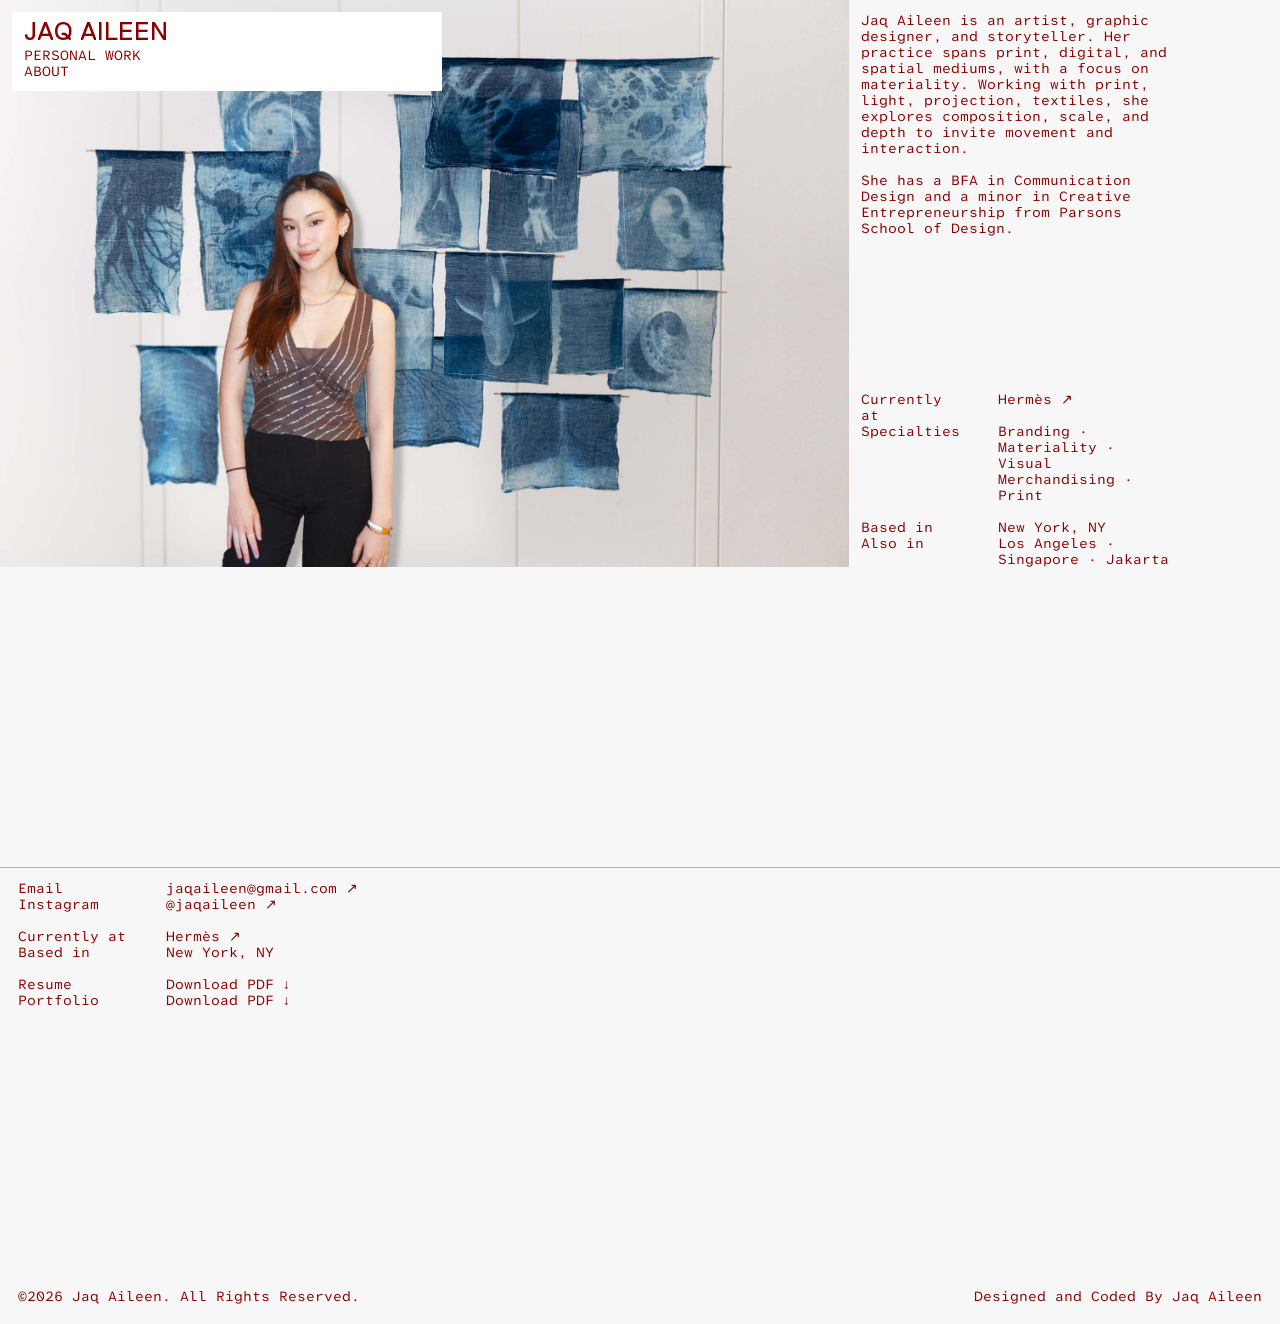
==== about.html @ ad952e38 "about final" ====
<!DOCTYPE html>
<html lang="en">

<head>
    <meta charset="utf-8">
    <meta name="viewport" content="width=device-width, initial-scale=1, maximum-scale=5">
    <link rel="preconnect" href="https://fonts.googleapis.com">
    <link rel="preconnect" href="https://fonts.gstatic.com" crossorigin>
    <script src="./script.js" async=""></script>
    <link
        href="https://fonts.googleapis.com/css2?family=Atkinson+Hyperlegible+Mono:ital,wght@0,200..800;1,200..800&family=Atkinson+Hyperlegible:ital,wght@0,400;0,700;1,400;1,700&display=swap"
        rel="stylesheet">
    <link rel="stylesheet" href="./css/0f7dc2a64ae3cc79.css" data-precedence="next">
    <link rel="stylesheet" href="./css/04594faf55a2feed.css" data-precedence="next">
    <link rel="stylesheet" href="./css/806a931c73dc2719.css" data-precedence="next">
    <link rel="stylesheet" href="./css/6ca730bbd51e96d1.css" data-precedence="next">
    <canvas id="cursor-trail-canvas"
        style="position:fixed; inset:0; width:100%; height:100%; pointer-events:none; z-index:9999;"></canvas>
    <link rel="icon" type="image/png" sizes="64x64" href="./images/favicon-64.png">
    <title>ABOUT — JAQ AILEEN</title>
    <style>
        .about-grid {
            display: grid;
            grid-template-columns: repeat(12, 1fr);
            gap: 12px;
        }

        .about-hero {
            grid-column: 1 / 9;
        }

        @media (max-width:1024px){
            .about-hero {
            padding-top: 78px;
            padding-left: 12px;
            padding-right: 12px;
            }
        }

        .about-hero img {
            width: 100%;
            height: auto;
            display: block;
        }

        .about-side {
            grid-column: 9 / 12;
            display: flex;
            padding-top: 12px;
            flex-direction: column;
            justify-content: space-between;
        }

        .about-bio {
            color: var(--red);
        }

        .about-info {
            color: var(--red);
        }

        .about-info dl {
            gap: 0 var(--gutter);
            display: grid;
            grid-template-columns: 95px 1fr;
        }

        .about-info dt {
            color: var(--red);
        }

        .about-info dd {
            margin: 0;
        }

        @media (max-width: 1024px) {
            .about-grid {
                grid-template-columns: 1fr;
            }

            .about-hero {
                grid-column: 1 / -1;
            }

            .about-side {
                grid-column: 1 / -1;
                gap: 40px;
                padding: 16px;
            }
        }

        .about-decorator {
            border-top: 1px solid var(--pink);
            padding-bottom: 20px;
        }
    </style>
</head>

<body>
    <div id="cursor-dot"></div>
    <div hidden=""><!--$--><!--/$--></div>
    <div class="LayoutDefault-module-scss-module__0-pwYa__container">
        <header class="HeaderLayout-module-scss-module__x_kloq__container">
            <div class="HeaderLayout-module-scss-module__x_kloq__logo">
                <a class="common-link" href="./index.html">
                    <span>JAQ AILEEN</span>
                </a>
            </div>
            <nav class="HeaderLayout-module-scss-module__x_kloq__menu"><a
                    class="common-link HeaderLayout-module-scss-module__x_kloq__button"
                    href="./projects.html"><span>PERSONAL WORK</span></a>
                <div
                    class="HeaderLayout-module-scss-module__x_kloq__submenu TransitionHeight-module-scss-module__KEdKMW__container">
                    <a class="common-link HeaderLayout-module-scss-module__x_kloq__link"
                        href="./projects.html"><span>All</span></a>
                    <div class="HeaderLayout-module-scss-module__x_kloq__links"><a
                            class="common-link HeaderLayout-module-scss-module__x_kloq__link"
                            href="./bodiesofwater1.html"><span>BODIES OF WATER (1/2)
                                <br>Installation, 2026<div class="HeaderLayout-module-scss-module__x_kloq__thumbnail">
                                    <img src="./images/install-detail-h.jpg" alt="" width="1601" height="2400"
                                        class="CommonImage-module-scss-module__qaK7rG__image" style="aspect-ratio:1">
                                </div></span></a><a class="common-link HeaderLayout-module-scss-module__x_kloq__link"
                            href="./bodiesofwater2.html"><span>BODIES OF WATER (2/2)<br>Artist Book, 2026<div
                                    class="HeaderLayout-module-scss-module__x_kloq__thumbnail"><img
                                        src="./images/cubes-cover.jpg" alt="" width="1601" height="2400"
                                        class="CommonImage-module-scss-module__qaK7rG__image" style="aspect-ratio:1">
                                </div></span></a><a class="common-link HeaderLayout-module-scss-module__x_kloq__link"
                            href="./theweaving.html"><span>THE WEAVING <br> Card Game, 2025
                                <div class="HeaderLayout-module-scss-module__x_kloq__thumbnail"><img
                                        src="./images/theweaving-cover.jpg" alt="" width="1601" height="2400"
                                        class="CommonImage-module-scss-module__qaK7RG__image" style="aspect-ratio:1">
                                </div>
                            </span></a><a class="common-link HeaderLayout-module-scss-module__x_kloq__link"
                            href="./theshapeof.html"><span>THE SHAPE OF WATER <br> Artist Book, 2025<div
                                    class="HeaderLayout-module-scss-module__x_kloq__thumbnail"><img
                                        src="./images/shapeof-cover.jpg" alt="" width="1601" height="2400"
                                        class="CommonImage-module-scss-module__qaK7rG__image" style="aspect-ratio:1">
                                </div></span></a><a class="common-link HeaderLayout-module-scss-module__x_kloq__link"
                            href="./bumi1.html"><span>BUMI (1/2)
                                <br>Branding Guideline, 2025<div
                                    class="HeaderLayout-module-scss-module__x_kloq__thumbnail"><img
                                        src="./images/bumi-logo.jpg" alt="" width="1601" height="2400"
                                        class="CommonImage-module-scss-module__qaK7rG__image" style="aspect-ratio:1">
                                </div></span></a><a class="common-link HeaderLayout-module-scss-module__x_kloq__link"
                            href="./bumi2.html"><span>BUMI (2/2)<br>Web Design, 2025<div
                                    class="HeaderLayout-module-scss-module__x_kloq__thumbnail"><img
                                        src="./images/bumi-home.jpg" alt="" width="1601" height="2400"
                                        class="CommonImage-module-scss-module__qaK7rG__image" style="aspect-ratio:1">
                                </div></span></a><a class="common-link HeaderLayout-module-scss-module__x_kloq__link"
                            href="./alacart.html"><span>A LA CART<br>Artist Book, 2024
                                <div class="HeaderLayout-module-scss-module__x_kloq__thumbnail"><img
                                        src="./images/alacart-cover.jpg" alt="" width="1601" height="2400"
                                        class="CommonImage-module-scss-module__qaK7rG__image" style="aspect-ratio:1">
                                </div>
                            </span></a><a class="common-link HeaderLayout-module-scss-module__x_kloq__more"
                            href="./projects.html"><span>View All</span></a></div>
                </div>
            </nav>
            <nav class="HeaderLayout-module-scss-module__x_kloq__menu"><a
                    class="common-link HeaderLayout-module-scss-module__x_kloq__button"
                    href="./about.html"><span>ABOUT</span></a>
            </nav>
        </header>

        <main>
            <div class="about-grid">
                <div class="about-hero">
                    <img src="./images/artist-picture.jpg" alt="Jaq Aileen" width="2400" height="1601">
                </div>
                <div class="about-side">
                    <div class="about-bio">
                        <p>Jaq Aileen is an artist, graphic designer, and storyteller. Her practice spans print,
                            digital, and spatial mediums, with a focus on materiality. Working with print, light,
                            projection, textiles, she explores composition, scale, and depth to invite movement and
                            interaction.</p>
                            <br>
                        <p>She has a BFA in Communication Design and a minor in Creative Entrepreneurship from Parsons
                            School of Design.</p>
                    </div>

                    <div class="about-info">
                        <dl>
                            <dt>Currently at</dt>
                            <dd>Hermès ↗</dd>
                            
                            <dt>Specialties</dt>
                            <dd>Branding · Materiality · Visual Merchandising · Print<br> <br></dd>
                            <dt>Based in</dt>
                            <dd>New York, NY</dd>
                            <dt>Also in</dt>
                            <dd>Los Angeles · Singapore · Jakarta</dd>
                        </dl>
                    </div>
                </div>
            </div>

        </main>

        <footer class="FooterLayout-module-scss-module__Xbw8wq__container">
            <div class="FooterLayout-module-scss-module__Xbw8wq__decorator">
                <div class="FooterLayout-module-scss-module__Xbw8wq__inner">
                    <div class="HomeLanding-module-scss-module__LwAsna__introduction">
                        <div class="with-fancy">
                            <div class="SanityContentLabelLink-module-scss-module__25iyra__container">
                                <div>Email</div><span class="sanity-link__container"><a href="mailto:jaqaileen@gmail.com"
                                        target="_blank" rel="noopener noreferrer"
                                        class="common-link sanity-link"><span>jaqaileen@gmail.com ↗</span></a></span>
                            </div>
                            <div class="SanityContentLabelLink-module-scss-module__25iyra__container">
                                <div>Instagram</div><span class="sanity-link__container"><a
                                        href="https://instagram.com/jaqaileen" target="_blank" rel="noopener noreferrer"
                                        class="common-link sanity-link"><span>@jaqaileen ↗</span></a></span>
                            </div>
                            <br>
                            <div class="SanityContentLabelLink-module-scss-module__25iyra__container">
                                <div>Currently at</div><span class="sanity-link__container"><a
                                        href="https://instagram.com/jaqaileen" target="_blank" rel="noopener noreferrer"
                                        class="common-link sanity-link"><span>Hermès ↗</span></a></span>
                            </div>
                            <div class="SanityContentLabelLink-module-scss-module__25iyra__container">
                                <div>Based in</div><span class="sanity-link__container"><a rel="noopener noreferrer"
                                        class="common-link sanity-link"><span>New York, NY</span></a></span>
                            </div>
                            <br>
                            <div class="SanityContentLabelLink-module-scss-module__25iyra__container">
                                <div>Resume</div><span class="sanity-link__container"><a
                                        href="https://instagram.com/jaqaileen" target="_blank" rel="noopener noreferrer"
                                        class="common-link sanity-link"><span>Download PDF ↓</span></a></span>
                            </div>
                            <div class="SanityContentLabelLink-module-scss-module__25iyra__container">
                                <div>Portfolio</div><span class="sanity-link__container"><a rel="noopener noreferrer"
                                        class="common-link sanity-link"><span>Download PDF ↓</span></a></span>
                            </div>
                        </div>
                    </div>
                </div>
            </div>
            <div class="FooterLayout-module-scss-module__Xbw8wq__bottom">
                <div class="FooterLayout-module-scss-module__Xbw8wq__copyright2">©2026 Jaq Aileen. All Rights
                    Reserved.</div>
                <div class="FooterLayout-module-scss-module__Xbw8wq__credits"><a target="_blank"
                        rel="noopener noreferrer" class="common-link"><span>Designed and Coded By
                            Jaq Aileen</span></a>
                </div>
            </div>
        </footer>
    </div>
    <script src="./script.js"></script>
</body>

</html>
---- css/0f7dc2a64ae3cc79.css ----
@custom-media --pointer-fine (pointer: fine);
@custom-media --tablet-up (min-width: 1024px);
@custom-media --tablet-down (max-width: 1024px);
@custom-media --phone-up (min-width: 440px);
@custom-media --phone-down (max-width: 440px);

:where(:not(html, iframe, canvas, img, svg, video, audio):not(svg *, symbol *)) {
    all: unset;
    display: revert
}
/* *{cursor: none;} */

*,
:before,
:after {
    box-sizing: border-box
}

a,
button {
    cursor: revert
}

ol,
ul,
menu {
    list-style: none
}

img {
    max-block-size: 100%;
    max-inline-size: 100%
}

table {
    border-collapse: collapse
}

input,
textarea {
    -webkit-user-select: auto
}

textarea {
    white-space: revert
}

meter {
    appearance: revert
}

:where(pre) {
    all: revert
}

::placeholder {
    color: unset
}

::marker {
    content: initial
}

:where([hidden]) {
    display: none
}

:where([contenteditable]:not([contenteditable=false])) {
    -moz-user-modify: read-write;
    -webkit-user-modify: read-write;
    overflow-wrap: break-word;
    -webkit-line-break: after-white-space;
    -webkit-user-select: auto;
}

:where([draggable=true]) {
    -webkit-user-drag: element;
}

:where(dialog:modal) {
    all: revert;
}

@font-face {
    font-family: "Replica Regular";
    src: url("/fonts/replica-regular.ttf") format("truetype");
    font-weight: 400;
    font-style: normal;
}

@font-face {
    font-family: "Atkinson Hyperlegible Mono", sans-serif;
    font-optical-sizing: auto;
    font-weight: 102;
    font-style: normal;
}

:root {
    --red: #8B0000;
    --pink: #DD9CAA;
    --black: #8B0000;
    --white: #fff;
    --off-white: #f7f7f7;
    --light-grey: #DD9CAA;
    --foreground: var(--black);
    --background: var(--off-white);
    --font-family-sans: "Replica Regular", sans-serif;
    --font-family-mono: "Atkinson Hyperlegible Mono", sans-serif;
    --font-family-heading: var(--font-family-sans);
    --font-family-body: var(--font-family-mono);
    --font-size: 14rem;
    --line-height: 16rem;
    --font-size-heading: 24rem;
    --font-weight-heading: 400;
    --line-height-heading: 1.4;
    --font-size-body-emphasis: 18rem;
    --font-weight-body-emphasis: 500;
    --line-height-body-emphasis: .87;
    --spacing-2: 2px;
    --spacing-4: 4px;
    --spacing-8: 8px;
    --spacing-16: 16px;
    --spacing-24: 24px;
    --spacing-32: 32px;
    --spacing-40: 40px;
    --spacing-64: 64px;
    --spacing-80: 80px;
    --spacing-200: 200px;
    --page-top: 140px;
    --scroll-inset: 16px;
    --inset: 18px;
    --gutter: 42px;
    --columns: 24;
    --column: calc((1/var(--columns))*(100svw - (var(--inset)*2) - var(--scroll-inset) - ((var(--columns) - 1)*var(--gutter))) + var(--gutter))
}

@media (max-width:1024px) {
    :root {
        --columns: 6;
        --letter-spacing: 0em;
        --inset: 12px;
        --font-size: 10.8rem;
        --line-height: 14rem;
        --font-size-body-emphasis: 16rem
    }
}

html {
    background-color: var(--background);
    -webkit-font-smoothing: antialiased;
    -moz-osx-font-smoothing: grayscale;
    text-rendering: optimizeLegibility;
    font-smooth: antialiased;
    font-size: 1px
}

body {
    color: var(--foreground);
    font-size: var(--font-size);
    line-height: var(--line-height);
    letter-spacing: var(--letter-spacing);
    font-family: var(--font-family-mono);
    overflow-x: hidden;
    max-width: 100%;
    margin: 0;
    padding: 0;
}

body ::selection {
    color: var(--red);
    background: #fc0
}

.content>:not(h2) {
    text-transform: none;
    letter-spacing: var(--letter-spacing-uncondensed);
    line-height: 1.18em;
    font-family: var(--font-family-uncondensed)
}

.content>h2+:not(h2) {
    padding-top: 4px
}

.content>:not(h2)+h2 {
    padding-top: 16px
}

.content>:not(h2)+:not(h2) {
    padding-top: 8px
}

.content em {
    font-size: var(--font-size-body-emphasis);
    font-weight: var(--font-weight-body-emphasis);
    letter-spacing: var(--letter-spacing-body-emphasis);
    font-family: var(--font-family-serif);
    text-transform: none
}

.content ul {
    list-style: inside
}

.uncondensed {
    letter-spacing: var(--letter-spacing-uncondensed);
    font-family: var(--font-family-uncondensed)
}

.with-uncondensed :not(h2) {
    text-transform: none;
    letter-spacing: var(--letter-spacing-uncondensed);
    font-family: var(--font-family-uncondensed)
}

.with-fancy em,

.fancy {
    font-size: var(--font-size-body-emphasis);
    font-weight: var(--font-weight-body-emphasis);
    letter-spacing: var(--letter-spacing-body-emphasis);
    font-family: var(--font-family-serif);
    text-transform: none
}

@custom-media --pointer-fine (pointer: fine);
@custom-media --tablet-up (min-width: 1024px);
@custom-media --tablet-down (max-width: 1024px);
@custom-media --phone-up (min-width: 440px);
@custom-media --phone-down (max-width: 440px);


@custom-media --pointer-fine (pointer: fine);
@custom-media --tablet-up (min-width: 1024px);
@custom-media --tablet-down (max-width: 1024px);
@custom-media --phone-up (min-width: 440px);
@custom-media --phone-down (max-width: 440px);

.HeaderLayout-module-scss-module__x_kloq__container {
    z-index: 100;
    top: 12px;
    left: 12px;
    right: 24px;
    background-color: var(--white);
    position: fixed;
    padding: 12px;
    margin-right: 12px;
}

@media (min-width:1024px) {
    .HeaderLayout-module-scss-module__x_kloq__container {
        width: 430px;
        color: var(--red);
        flex-direction: column;
        display: flex;
    }
}

@media (max-width: 1023px) {
    .HeaderLayout-module-scss-module__x_kloq__container {
        width: calc(100% - 24px);
        box-sizing: border-box;
        display: grid;
        grid-template-columns: 1fr auto;
    }

    .HeaderLayout-module-scss-module__x_kloq__logo {
        grid-column: 1 / -1;
        grid-row: 1;
    }

    /* Nav has display:contents (see block below), so target children directly */
    .HeaderLayout-module-scss-module__x_kloq__menu:first-of-type > .HeaderLayout-module-scss-module__x_kloq__button {
        grid-row: 2;
        grid-column: 1;
        /* padding: 12px; */
        white-space: nowrap;
        align-self: start;
    }

    .HeaderLayout-module-scss-module__x_kloq__menu:last-of-type > .HeaderLayout-module-scss-module__x_kloq__button {
        grid-row: 2;
        grid-column: 2;
        /* padding: 12px; */
        white-space: nowrap;
        align-self: start;
        text-align: right;
    }

    .HeaderLayout-module-scss-module__x_kloq__submenu {
        display: none !important;
    }

    .HeaderLayout-module-scss-module__x_kloq__submenu.is-open {
        display: flex !important;
        flex-direction: column;
        grid-row: 3;
        grid-column: 1 / -1;
        background-color: var(--white);
        padding: 0 12px 8px;
    }

    .HeaderLayout-module-scss-module__x_kloq__thumbnail {
        display: none;
    }

    /* Reduce nav container padding on mobile */
    .HeaderLayout-module-scss-module__x_kloq__container {
        padding: 6px;
        padding-top: 10px;
    }

    /* Remove padding-left from submenu links on mobile */
    .HeaderLayout-module-scss-module__x_kloq__submenu .HeaderLayout-module-scss-module__x_kloq__links {
        padding-left: 0 !important;
    }
}


@media (min-width:1024px) {
    .HeaderLayout-module-scss-module__x_kloq__inner {
        flex-direction: column
    }

    .HeaderLayout-module-scss-module__x_kloq__inner.HeaderLayout-module-scss-module__x_kloq__ACTIVE .HeaderLayout-module-scss-module__x_kloq__button {
        color: var(--pink)
    }

    .HeaderLayout-module-scss-module__x_kloq__inner.HeaderLayout-module-scss-module__x_kloq__ACTIVE .HeaderLayout-module-scss-module__x_kloq__button.HeaderLayout-module-scss-module__x_kloq__ACTIVE {
        color: var(--foreground)
    }
}

@media (max-width:1024px) {
    .HeaderLayout-module-scss-module__x_kloq__inner {
        flex-wrap: wrap;
        justify-content: space-between;
    }

    .HeaderLayout-module-scss-module__x_kloq__button {
        color: var(--red);
    }
}

.HeaderLayout-module-scss-module__x_kloq__logo {
    font-family: "Replica Regular", sans-serif;
    font-size: 25rem;
    line-height: 15rem;
    color: var(--red);

}

.HeaderLayout-module-scss-module__x_kloq__logo {
    grid-column: 1/-1;
    width: 100%
}

@media (min-width:1024px) {
    .HeaderLayout-module-scss-module__x_kloq__logo {
        padding-bottom: 8px;
    }
}

@media (max-width:1024px) {
    .HeaderLayout-module-scss-module__x_kloq__logo {
        padding-bottom: 8px;
        font-size: 22rem;
    }

    .HeaderLayout-module-scss-module__x_kloq__menu {
        display: contents;
        padding: 12px;
    }
}

.HeaderLayout-module-scss-module__x_kloq__button {
    padding: 0;
    display: block
}

@media (min-width:1024px) {
    .HeaderLayout-module-scss-module__x_kloq__button {
        transition: all .3s cubic-bezier(.95, 0, 0, 1)
    }


    .HeaderLayout-module-scss-module__x_kloq__submenu {
        opacity: 0;
        pointer-events: none;
        height: 0;
        overflow: hidden;
        transition: opacity 0.3s ease;
    }

    .HeaderLayout-module-scss-module__x_kloq__menu:hover>.HeaderLayout-module-scss-module__x_kloq__submenu {
        opacity: 1;
        pointer-events: auto;
        height: auto;
        overflow: visible;
        display: grid;
    }
}

@media (max-width: 1024px) {
    .HeaderLayout-module-scss-module__x_kloq__menu:hover > .HeaderLayout-module-scss-module__x_kloq__submenu {
        opacity: 0;
        pointer-events: none;
        height: 0;
        display: none;
    }

    .HeaderLayout-module-scss-module__x_kloq__menu.is-open > .HeaderLayout-module-scss-module__x_kloq__submenu {
        opacity: 1;
        pointer-events: auto;
        height: auto;
        overflow: visible;
        display: grid !important;
    }
}


@media (min-width:1024px) {
    .HeaderLayout-module-scss-module__x_kloq__submenu {
        grid-template-columns: 60px 1fr;
    }
}

.HeaderLayout-module-scss-module__x_kloq__submenu:before {
    content: "";
    border-bottom: 1px solid var(--pink);
    width: 100%;
    padding-top: 4px;
    display: block;
    overflow: hidden;
}

@media (min-width:1024px) {
    .HeaderLayout-module-scss-module__x_kloq__submenu:before {
        grid-column: 1 / -1;
        margin-bottom: 4px
    }
}

.HeaderLayout-module-scss-module__x_kloq__submenu .HeaderLayout-module-scss-module__x_kloq__link {
    margin-bottom: 8px;
    text-transform: capitalize;
}

.HeaderLayout-module-scss-module__x_kloq__submenu:not(.HeaderLayout-module-scss-module__x_kloq__submenu.HeaderLayout-module-scss-module__x_kloq__submenuMenu) .HeaderLayout-module-scss-module__x_kloq__links {
    padding-bottom: 0px;
    padding-left: 30px;
}

.HeaderLayout-module-scss-module__x_kloq__submenu.HeaderLayout-module-scss-module__x_kloq__submenuMenu .HeaderLayout-module-scss-module__x_kloq__links {
    padding-left: 60px
}

.HeaderLayout-module-scss-module__x_kloq__links {
    flex-direction: column;
    display: flex;
    position: relative;
}

@media (max-width:1024px) {
    .HeaderLayout-module-scss-module__x_kloq__links {
        color: var(--pink)
    }
}

@media (min-width:1024px) {
    .HeaderLayout-module-scss-module__x_kloq__links {
        color: var(--pink)
    }
}

.HeaderLayout-module-scss-module__x_kloq__links:not(:hover) .HeaderLayout-module-scss-module__x_kloq__link:first-child .HeaderLayout-module-scss-module__x_kloq__thumbnail {
    opacity: 1
}

.HeaderLayout-module-scss-module__x_kloq__links .HeaderLayout-module-scss-module__x_kloq__link {
    transition: all .3s cubic-bezier(.95, 0, 0, 1)
}

@media (pointer:fine) {
    .HeaderLayout-module-scss-module__x_kloq__links .HeaderLayout-module-scss-module__x_kloq__link:hover {
        color: var(--red)
    }

    .HeaderLayout-module-scss-module__x_kloq__links .HeaderLayout-module-scss-module__x_kloq__link:hover .HeaderLayout-module-scss-module__x_kloq__thumbnail {
        opacity: 1
    }
}

.HeaderLayout-module-scss-module__x_kloq__links .HeaderLayout-module-scss-module__x_kloq__link.HeaderLayout-module-scss-module__x_kloq__ACTIVE {
    color: var(--red)
}

.HeaderLayout-module-scss-module__x_kloq__links .HeaderLayout-module-scss-module__x_kloq__more {
    color: var(--red);
    margin-top: 1em
}

.HeaderLayout-module-scss-module__x_kloq__thumbnail {
    pointer-events: none;
    opacity: 0;
    width: 50px;
    height: 50px;
    position: absolute;
    top: 0;
    right: 0
}

.HeaderLayout-module-scss-module__x_kloq__cardWrap {
    width: 100%
}

.HeaderLayout-module-scss-module__x_kloq__card {
    padding-top: 12px;
    position: relative
}

.HeaderLayout-module-scss-module__x_kloq__card:before {
    content: "";
    border-bottom: 1px solid var(--light-grey);
    width: 100%;
    margin-bottom: 4px;
    display: block
}

@media (min-width:1024px) {

    .HeaderLayout-module-scss-module__x_kloq__card:before,
    .HeaderLayout-module-scss-module__x_kloq__card {
        grid-column: 1/-1
    }
}
---- css/04594faf55a2feed.css ----
@custom-media --pointer-fine (pointer: fine);
@custom-media --tablet-up (min-width: 1024px);
@custom-media --tablet-down (max-width: 1024px);
@custom-media --phone-up (min-width: 440px);
@custom-media --phone-down (max-width: 440px);
@media (min-width:1024px) {
    .ProductCardSmall-module-scss-module__O_YI_q__container {
        padding-top: 12px;
        padding-bottom: 12px
    }
}

@media (max-width:1024px) {
    .ProductCardSmall-module-scss-module__O_YI_q__container {
        padding-top: 16px
    }
}

.ProductCardSmall-module-scss-module__O_YI_q__inner {
    gap: 0 var(--gutter);
    display: grid;
    position: relative
}

@media (min-width:1024px) {
    .ProductCardSmall-module-scss-module__O_YI_q__inner {
        grid-template-columns: calc(var(--column)*5 + var(--gutter)*-1)1fr
    }
}

@media (max-width:1024px) {
    .ProductCardSmall-module-scss-module__O_YI_q__inner {
        grid-template-columns: 1fr 1fr
    }
}

.ProductCardSmall-module-scss-module__O_YI_q__details {
    flex-direction: column;
    display: flex
}

.ProductCardSmall-module-scss-module__O_YI_q__meta {
    padding-bottom: 32px
}

.ProductCardSmall-module-scss-module__O_YI_q__price {
    padding-top: 4px
}

.ProductCardSmall-module-scss-module__O_YI_q__dimensions {
    display: grid
}

@media (min-width:1024px) {
    .ProductCardSmall-module-scss-module__O_YI_q__dimensions {
        grid-template-columns: 110px 1fr
    }
}

.ProductCardSmall-module-scss-module__O_YI_q__dimensions span+span:before {
    content: " x "
}

.ProductCardSmall-module-scss-module__O_YI_q__view {
    margin-top: auto;
    margin-bottom: 0
}

.ProductCardSmall-module-scss-module__O_YI_q__cover {
    width: 100%;
    height: 100%;
    position: absolute;
    top: 0;
    left: 0
}

@custom-media --pointer-fine (pointer: fine);
@custom-media --tablet-up (min-width: 1024px);
@custom-media --tablet-down (max-width: 1024px);
@custom-media --phone-up (min-width: 440px);
@custom-media --phone-down (max-width: 440px);

.CommonImage-module-scss-module__qaK7rG__image {
    object-fit: cover;
    width: 100%;
    height: auto;
    display: block
}

@custom-media --pointer-fine (pointer: fine);
@custom-media --tablet-up (min-width: 1024px);
@custom-media --tablet-down (max-width: 1024px);
@custom-media --phone-up (min-width: 440px);
@custom-media --phone-down (max-width: 440px);

.HomeLanding-module-scss-module__LwAsna__landing {
    height: 100svh;
    min-height: 50vw;
    position: relative;
    overflow: hidden
}

.HomeLanding-module-scss-module__LwAsna__link {
    width: 100%;
    height: 100%;
    position: absolute;
    top: 0;
    left: 0
}

.HomeLanding-module-scss-module__LwAsna__link span {
    visibility: hidden
}

.HomeLanding-module-scss-module__LwAsna__image {
    object-fit: cover;
    width: 100%;
    height: 100%
}

@media (max-width:1024px) {
    .HomeLanding-module-scss-module__LwAsna__image.HomeLanding-module-scss-module__LwAsna__DESKTOP {
        display: none
    }
}

@media (min-width:1024px) {
    .HomeLanding-module-scss-module__LwAsna__image.HomeLanding-module-scss-module__LwAsna__MOBILE {
        display: none
    }
}

.HomeLanding-module-scss-module__LwAsna__introduction {
    margin-left: var(--inset);
    margin-right: var(--inset);
    display: flex;
}

.HomeLanding-module-scss-module__LwAsna__introduction a {
    transition: all .3s cubic-bezier(.95, 0, 0, 1)
}

@media (pointer:fine) {
    .HomeLanding-module-scss-module__LwAsna__introduction a:hover {
        color: var(--pink);
    }
}

@media (min-width:1024px) {
    .HomeLanding-module-scss-module__LwAsna__introduction {
        padding-top: 12px;
        padding-bottom: 280px
    }
}

@media (max-width:1024px) {
    .HomeLanding-module-scss-module__LwAsna__introduction {
        padding-top: 12px;
        padding-bottom: 40px;
        height: auto;
        overflow: visible;
    }
}

.HomeLanding-module-scss-module__LwAsna__decorator {
    border-top: 1px solid var(--pink);
    padding-bottom: 20px
}

@media (min-width:1024px) {
    .HomeLanding-module-scss-module__LwAsna__content {
        width: calc(var(--column)*9 + var(--gutter)*-1);
        margin-left: auto;
        text-wrap: wrap;
        max-width: 100%;
    }
}

.HomeLanding-module-scss-module__LwAsna__trigger {
    position: absolute;
    top: 100px;
    left: 0;
    right: 0
}

@custom-media --pointer-fine (pointer: fine);
@custom-media --tablet-up (min-width: 1024px);
@custom-media --tablet-down (max-width: 1024px);
@custom-media --phone-up (min-width: 440px);
@custom-media --phone-down (max-width: 440px);
@custom-media --pointer-fine (pointer: fine);
@custom-media --tablet-up (min-width: 1024px);
@custom-media --tablet-down (max-width: 1024px);
@custom-media --phone-up (min-width: 440px);
@custom-media --phone-down (max-width: 440px);

.SlideshowDefault-module-scss-module__XK5D_G__container {
    position: relative;
    overflow: hidden
}

.SlideshowDefault-module-scss-module__XK5D_G__inner {
    display: flex
}

.SlideshowDefault-module-scss-module__XK5D_G__inner>* {
    flex-grow: 0;
    flex-shrink: 0;
    width: 100%
}

.SlideshowDefault-module-scss-module__XK5D_G__button {
    z-index: 10;
    cursor: pointer;
    position: absolute;
    inset: 0
}

@custom-media --pointer-fine (pointer: fine);
@custom-media --tablet-up (min-width: 1024px);
@custom-media --tablet-down (max-width: 1024px);
@custom-media --phone-up (min-width: 440px);
@custom-media --phone-down (max-width: 440px);

.SlideshowThumbnails-module-scss-module__l8fZQq__items {
    gap: 0 12px;
    display: flex;
}

.SlideshowThumbnails-module-scss-module__l8fZQq__item {
    /* border: 1px solid #0000; */
    transition: all 50ms ease-out
}

@media (min-width:1024px) {
    .SlideshowThumbnails-module-scss-module__l8fZQq__item {
        width: 90px
    }
}

@media (max-width:1024px) {
    .SlideshowThumbnails-module-scss-module__l8fZQq__item {
        width: 100%
    }
}

@media (pointer:fine) {
    .SlideshowThumbnails-module-scss-module__l8fZQq__item:hover {
        border-color: var(--foreground)
    }
}

.SlideshowThumbnails-module-scss-module__l8fZQq__item.SlideshowThumbnails-module-scss-module__l8fZQq__ACTIVE {
    border-color: var(--foreground)
}

@media (pointer:fine) {
    .SlideshowThumbnails-module-scss-module__l8fZQq__item.SlideshowThumbnails-module-scss-module__l8fZQq__INACTIVE:not(:hover) {
        opacity: .2
    }
}

.SlideshowThumbnails-module-scss-module__l8fZQq__image {
    display: flex
}

.SlideshowThumbnails-module-scss-module__l8fZQq__remaining {
    border-color: var(--foreground);
    aspect-ratio: 3/2;
    justify-content: center;
    align-items: center;
    display: flex
}

@custom-media --pointer-fine (pointer: fine);
@custom-media --tablet-up (min-width: 1024px);
@custom-media --tablet-down (max-width: 1024px);
@custom-media --phone-up (min-width: 440px);
@custom-media --phone-down (max-width: 440px);

.ProductCardLarge-module-scss-module__fKmfMa__inner {
    pointer-events: none;
    height: 100svh;
    min-height: 50vw;
    display: grid;
    position: relative
}

.ProductCardLarge-module-scss-module__fKmfMa__inner>* {
    grid-area: 1/1/2/2
}

.ProductCardLarge-module-scss-module__fKmfMa__overlay {
    z-index: 20;
    margin: 0 0 0 auto
}

.ProductCardLarge-module-scss-module__fKmfMa__slideshow {
    margin: 0
}

.ProductCardLarge-module-scss-module__fKmfMa__slideshow>* {
    height: 100%
}

.ProductCardLarge-module-scss-module__fKmfMa__slideshow img {
    object-fit: cover;
    object-position: center;
    width: 100%;
    height: 100%
}

.ProductCardLarge-module-scss-module__fKmfMa__thumbnails {
    margin-left: var(--inset);
    margin-right: var(--inset);
    justify-content: right;
    padding-top: 16px;
    display: flex
}

@media (max-width:1024px) {
    .ProductCardLarge-module-scss-module__fKmfMa__thumbnails {
        display: none
    }
}

@custom-media --pointer-fine (pointer: fine);
@custom-media --tablet-up (min-width: 1024px);
@custom-media --tablet-down (max-width: 1024px);
@custom-media --phone-up (min-width: 440px);
@custom-media --phone-down (max-width: 440px);

.ProductCardOverlay-module-scss-module__CERnvq__container {
    flex-direction: column;
    justify-content: flex-end;
    display: flex
}

@media (min-width:1024px) {
    .ProductCardOverlay-module-scss-module__CERnvq__container {
        padding-bottom: 16px;
        padding-right: 16px
    }
}

@media (max-width:1024px) {
    .ProductCardOverlay-module-scss-module__CERnvq__container {
        width: 100%;
        padding: 100px 16px 16px
    }
}

.ProductCardOverlay-module-scss-module__CERnvq__inner {
    pointer-events: auto;
    background: var(--off-white)
}

@media (min-width:1024px) {
    .ProductCardOverlay-module-scss-module__CERnvq__inner {
        width: 400px
    }
}

.ProductCardOverlay-module-scss-module__CERnvq__top {
    gap: 16px;
    padding: 12px 12px 70px;
    display: grid
}

@media (min-width:1024px) {
    .ProductCardOverlay-module-scss-module__CERnvq__top {
        grid-template-columns: 1fr 120px
    }
}

@media (max-width:1024px) {
    .ProductCardOverlay-module-scss-module__CERnvq__top {
        grid-template-columns: 1fr 95px
    }
}

.ProductCardOverlay-module-scss-module__CERnvq__details {
    flex-direction: column;
    display: flex
}

.ProductCardOverlay-module-scss-module__CERnvq__price {
    margin-top: 4px
}

.ProductCardOverlay-module-scss-module__CERnvq__dimensions {
    gap: 0 var(--gutter);
    margin-top: auto;
    margin-bottom: 0;
    display: grid
}

@media (min-width:1024px) {
    .ProductCardOverlay-module-scss-module__CERnvq__dimensions {
        grid-template-columns: 115px 1fr
    }
}

@media (max-width:1024px) {
    .ProductCardOverlay-module-scss-module__CERnvq__dimensions {
        grid-template-columns: 80px 1fr
    }
}

.ProductCardOverlay-module-scss-module__CERnvq__dimensions span+span:before {
    content: " x "
}

.ProductCardOverlay-module-scss-module__CERnvq__content {
    text-align: center;
    padding: 0 12px 12px
}

@custom-media --pointer-fine (pointer: fine);
@custom-media --tablet-up (min-width: 1024px);
@custom-media --tablet-down (max-width: 1024px);
@custom-media --phone-up (min-width: 440px);
@custom-media --phone-down (max-width: 440px);

.UtilGrid-module-scss-module__YNA0fq__container {
    z-index: 9999;
    pointer-events: none;
    visibility: hidden;
    height: 100svh;
    top: 0;
    left: var(--inset);
    right: var(--inset);
    display: flex;
    position: fixed;
    overflow: hidden
}

.UtilGrid-module-scss-module__YNA0fq__container.UtilGrid-module-scss-module__YNA0fq__active {
    visibility: visible
}

.UtilGrid-module-scss-module__YNA0fq__columns {
    column-gap: var(--gutter);
    flex: 1;
    display: grid
}

@media (min-width:1024px) {
    .UtilGrid-module-scss-module__YNA0fq__columns {
        grid-template-columns: repeat(var(--columns), 1fr)
    }
}

.UtilGrid-module-scss-module__YNA0fq__column {
    opacity: .1;
    background: red;
    height: 100svh;
    display: flex;
    position: relative
}

.UtilGrid-module-scss-module__YNA0fq__column:after {
    content: "";
    border-right: red;
    height: 100%;
    position: absolute;
    top: 0;
    right: 0
}

@custom-media --pointer-fine (pointer: fine);
@custom-media --tablet-up (min-width: 1024px);
@custom-media --tablet-down (max-width: 1024px);
@custom-media --phone-up (min-width: 440px);
@custom-media --phone-down (max-width: 440px);

.ProductCardForm-module-scss-module__ddqwpG__container {
    border-top: 1px solid var(--light-grey)
}

.ProductCardForm-module-scss-module__ddqwpG__input {
    width: 100%;
    padding: 16px 12px 10px
}

.ProductCardForm-module-scss-module__ddqwpG__text {
    height: 144px;
    margin-top: 6px
}

.ProductCardForm-module-scss-module__ddqwpG__success {
    text-align: center;
    color: var(--grey);
    border-top: 1px solid var(--light-grey);
    width: 100%;
    padding: 12px 16px
}

.ProductCardForm-module-scss-module__ddqwpG__button {
    margin-top: -1px
}

.ProductCardForm-module-scss-module__ddqwpG__button[disabled] {
    pointer-events: none
}

.ProductCardForm-module-scss-module__ddqwpG__referral {
    opacity: 0;
    width: 1px;
    height: 1px;
    position: absolute;
    top: auto;
    left: -10000px;
    overflow: hidden
}

@custom-media --pointer-fine (pointer: fine);
@custom-media --tablet-up (min-width: 1024px);
@custom-media --tablet-down (max-width: 1024px);
@custom-media --phone-up (min-width: 440px);
@custom-media --phone-down (max-width: 440px);
@custom-media --pointer-fine (pointer: fine);
@custom-media --tablet-up (min-width: 1024px);
@custom-media --tablet-down (max-width: 1024px);
@custom-media --phone-up (min-width: 440px);
@custom-media --phone-down (max-width: 440px);

.SanityContentLabelLink-module-scss-module__25iyra__container {
    gap: 0 var(--gutter);
    display: grid;
    color: var(--red);
    white-space: nowrap;
}



@media (min-width:1024px) {
    .SanityContentLabelLink-module-scss-module__25iyra__container {
        grid-template-columns: calc(var(--column)*2)1fr
    }
}

@media (max-width:1024px) {
    .SanityContentLabelLink-module-scss-module__25iyra__container {
        grid-template-columns: 120px 1fr;
        gap: 0;
        white-space: normal;
    }
    .SanityContentLabelLink-module-scss-module__25iyra__container > :last-child {
        margin-left: 0px;
    }
}

.SanityContentLabelLink-module-scss-module__25iyra__container .SanityContentLabelLink-module-scss-module__25iyra__container {
    grid-column: 1 / -1;
    margin-left: 0;
}

@custom-media --pointer-fine (pointer: fine);
@custom-media --tablet-up (min-width: 1024px);
@custom-media --tablet-down (max-width: 1024px);
@custom-media --phone-up (min-width: 440px);
@custom-media --phone-down (max-width: 440px);

.FooterLayout-module-scss-module__Xbw8wq__container {
    margin-left: var(--inset);
    margin-right: var(--inset);
    flex-direction: column;
    justify-content: flex-end;
    display: flex;
    position: relative;
}

@media (min-width:1024px) {
    .FooterLayout-module-scss-module__Xbw8wq__container {
        padding-top: 300px;
    }
}

@media (max-width:1024px) {
    .FooterLayout-module-scss-module__Xbw8wq__container {
        padding-top: 150px;
        padding-bottom: 12px;
    }
}

.FooterLayout-module-scss-module__Xbw8wq__inner {
    gap: 0 var(--gutter);
    display: grid
}

@media (min-width:1024px) {
    .FooterLayout-module-scss-module__Xbw8wq__inner {
        grid-template-columns: calc(var(--column)*12 + var(--gutter)*-1)calc(var(--column)*8 + var(--gutter)*0)1fr;
        /* padding-top: 12px; */
        /* padding-bottom: 220px */
    }
}

@media (max-width:1024px) {
    .FooterLayout-module-scss-module__Xbw8wq__inner {
        /* padding-top: 16px; */
        padding-bottom: 80px
    }
}

.FooterLayout-module-scss-module__Xbw8wq__decorator {
    border-top: 1px solid var(--light-grey);
    margin-left: calc(-1*var(--inset));
    margin-right: calc(-1*var(--inset))
}

.FooterLayout-module-scss-module__Xbw8wq__content a {
    transition: all .3s cubic-bezier(.95, 0, 0, 1)
}

@media (pointer:fine) {
    .FooterLayout-module-scss-module__Xbw8wq__content a:hover {
        color: var(--grey)
    }
}

@media (max-width:1024px) {
    .FooterLayout-module-scss-module__Xbw8wq__content {
        padding-bottom: 40px
    }
}

.FooterLayout-module-scss-module__Xbw8wq__newsletterHeading {
    gap: 0 var(--gutter);
    display: grid
}

@media (min-width:1024px) {
    .FooterLayout-module-scss-module__Xbw8wq__newsletterHeading {
        grid-template-columns: 1fr 1fr;
        padding-bottom: 30px
    }
}

@media (max-width:1024px) {
    .FooterLayout-module-scss-module__Xbw8wq__newsletterHeading {
        grid-template-columns: 120px 1fr;
        padding-bottom: 16px
    }
}

.FooterLayout-module-scss-module__Xbw8wq__bottom {
    color: var(--grey);
    gap: 0 var(--gutter);
    padding-bottom: 20px;
    display: grid;
}

@media (min-width:1024px) {
    .FooterLayout-module-scss-module__Xbw8wq__bottom {
        grid-template-columns: 1fr 1fr;
    }

    .FooterLayout-module-scss-module__Xbw8wq__credits {
        text-align: right;
        margin-left: auto;
    }
}

@media (max-width:1024px) {
    .FooterLayout-module-scss-module__Xbw8wq__copyright {
        order: 10;
        padding-top: 12px;
    }
}

@custom-media --pointer-fine (pointer: fine);
@custom-media --tablet-up (min-width: 1024px);
@custom-media --tablet-down (max-width: 1024px);
@custom-media --phone-up (min-width: 440px);
@custom-media --phone-down (max-width: 440px);

.CommonButton-module-scss-module__wcumJW__container {
    text-align: center;
    width: 100%;
    padding: 14px 12px;
    transition: all .3s ease-out
}

.CommonButton-module-scss-module__wcumJW__container.CommonButton-module-scss-module__wcumJW__DEFAULT {
    border-top: 1px solid var(--light-grey)
}

@media (pointer:fine) {
    .CommonButton-module-scss-module__wcumJW__container.CommonButton-module-scss-module__wcumJW__DEFAULT:not(:hover) {
        background: var(--foreground);
        color: var(--background)
    }
}

.CommonButton-module-scss-module__wcumJW__container.CommonButton-module-scss-module__wcumJW__INVERT {
    border-top: 1px solid var(--light-grey)
}

@media (pointer:fine) {
    .CommonButton-module-scss-module__wcumJW__container.CommonButton-module-scss-module__wcumJW__INVERT:hover {
        background: var(--foreground);
        color: var(--background)
    }
}

@custom-media --pointer-fine (pointer: fine);
@custom-media --tablet-up (min-width: 1024px);
@custom-media --tablet-down (max-width: 1024px);
@custom-media --phone-up (min-width: 440px);
@custom-media --phone-down (max-width: 440px);

.FooterStamp-module-scss-module__wiKWua__container {
    display: flex
}

@media (max-width:1024px) {
    .FooterStamp-module-scss-module__wiKWua__container {
        position: absolute;
        bottom: 24px;
        right: 0
    }
}

.FooterStamp-module-scss-module__wiKWua__container>* {
    margin-left: auto
}

@media (max-width:1024px) {
    .FooterStamp-module-scss-module__wiKWua__desktop {
        display: none
    }
}

@media (min-width:1024px) {
    .FooterStamp-module-scss-module__wiKWua__mobile {
        display: none
    }
}

@custom-media --pointer-fine (pointer: fine);
@custom-media --tablet-up (min-width: 1024px);
@custom-media --tablet-down (max-width: 1024px);
@custom-media --phone-up (min-width: 440px);
@custom-media --phone-down (max-width: 440px);

.InputText-module-scss-module__XMkUbq__container {
    border-bottom: 1px solid var(--light-grey);
    width: 100%;
    color: var(--foreground)
}

.InputText-module-scss-module__XMkUbq__container:focus:not(:valid) {
    color: var(--grey)
}

.InputText-module-scss-module__XMkUbq__container.InputText-module-scss-module__XMkUbq__error::placeholder {
    color: var(--red-primary)
}

.InputText-module-scss-module__XMkUbq__container:focus,
.InputText-module-scss-module__XMkUbq__container:valid {
    border-color: var(--foreground)
}

@custom-media --pointer-fine (pointer: fine);
@custom-media --tablet-up (min-width: 1024px);
@custom-media --tablet-down (max-width: 1024px);
@custom-media --phone-up (min-width: 440px);
@custom-media --phone-down (max-width: 440px);

.InputTextArea-module-scss-module__KKEkzG__container {
    border: 1px solid var(--light-grey);
    text-transform: none;
    width: 100%;
    min-height: 8em;
    color: var(--foreground);
    padding: 12px 16px;
    display: flex
}

.InputTextArea-module-scss-module__KKEkzG__container::placeholder,
.InputTextArea-module-scss-module__KKEkzG__container.InputTextArea-module-scss-module__KKEkzG__error::placeholder {
    color: var(--grey)
}

@custom-media --pointer-fine (pointer: fine);
@custom-media --tablet-up (min-width: 1024px);
@custom-media --tablet-down (max-width: 1024px);
@custom-media --phone-up (min-width: 440px);
@custom-media --phone-down (max-width: 440px);
@media (min-width:1024px) {
    .AboutLayout-module-scss-module__98YJ1q__sections {
        padding-bottom: 240px
    }
}

@media (max-width:1024px) {
    .AboutLayout-module-scss-module__98YJ1q__sections {
        padding-bottom: 80px
    }
}

@custom-media --pointer-fine (pointer: fine);
@custom-media --tablet-up (min-width: 1024px);
@custom-media --tablet-down (max-width: 1024px);
@custom-media --phone-up (min-width: 440px);
@custom-media --phone-down (max-width: 440px);

.HomeLayout-module-scss-module__7hN74q__sections h2 {
    margin-top: 0;
    margin-bottom: 0;
}

.ProjectCard-module-scss-module__pM93sa__container {
    margin-left: var(--inset);
    margin-right: var(--inset);
}

@media (min-width:1024px) {
    .ProjectCard-module-scss-module__pM93sa__container {
        padding-top: 0;
        padding-left: calc(var(--column)*7 + var(--gutter)*0)
    }
}

.ProjectCard-module-scss-module__pM93sa__inner {
    position: relative
}

@media (min-width:1024px) {
    .ProjectCard-module-scss-module__pM93sa__details {
        background: var(--off-white);
        z-index: 10;
        width: 320px;
        padding: 4px 12px;
        position: relative;
        top: 12px;
        left: 1px
    }
}

@media (max-width:1024px) {
    .ProjectCard-module-scss-module__pM93sa__details {
        padding-top: 12px
    }
}

.ProjectCard-module-scss-module__pM93sa__controls {
    position: relative;
    display: flex;
    align-items: flex-start;
    justify-content: space-between;
    gap: 16px;
}

@media (min-width: 1024) {
    .ProjectCard-module-scss-module__pM93sa__controls {
        position: relative;
        justify-content: space-between;
        gap: 16px;
    }
}

.ProjectCard-module-scss-module__pM93sa__thumbnails {
    justify-content: right;
    margin-left: auto;
    display: flex
}

@media (min-width:1024px) {
    .ProjectCard-module-scss-module__pM93sa__thumbnails {
        padding-top: 16px
    }
}

@media (max-width:1024px) {
    .ProjectCard-module-scss-module__pM93sa__thumbnails {
        padding-top: 20px
    }
}

.ProjectCard-module-scss-module__pM93sa__cover,
.ProjectCard-module-scss-module__pM93sa__mobileLink {
    z-index: 10;
    opacity: 0;
    position: absolute;
    inset: 0
}

@media (min-width:1024px) {
    .ProjectCard-module-scss-module__pM93sa__mobileLink {
        display: none
    }
}

@custom-media --pointer-fine (pointer: fine);
@custom-media --tablet-up (min-width: 1024px);
@custom-media --tablet-down (max-width: 1024px);
@custom-media --phone-up (min-width: 440px);
@custom-media --phone-down (max-width: 440px);

.ProjectCardDetails-module-scss-module__4TMqsW__container {
    flex-direction: column;
    /* display: flex */
}

.ProjectCardDetails-module-scss-module__4TMqsW__container dl {
    gap: 0 var(--gutter);
    display: grid
}

@media (min-width:1024px) {
    .ProjectCardDetails-module-scss-module__4TMqsW__container dl {
        grid-template-columns: 120px 1fr;
        padding-top: 50px;
    }
    .ProjectCard-module-scss-module__pM93sa__details p:empty {
        display: none;
    }
}

@media (max-width:1024px) {
    .ProjectCardDetails-module-scss-module__4TMqsW__container dl {
        grid-template-columns: 95px 1fr;
        padding-top: 2px
    }
}

.ProjectCardDetails-module-scss-module__4TMqsW__container.ProjectCardDetails-module-scss-module__4TMqsW__DEFAULT {
    background: var(--off-white)
}

.ProjectCardDetails-module-scss-module__4TMqsW__link h3 {
    text-transform: uppercase;

}

@media (max-width:1024px) {
    .ProjectCardDetails-module-scss-module__4TMqsW__container.ProjectCardDetails-module-scss-module__4TMqsW__HEADER dl {
        padding-top: 212px
    }

    .ProjectCardDetails-module-scss-module__4TMqsW__link {
        pointer-events: none;
        text-transform: uppercase;
    }

}

@media (min-width:1024px) {
    .ProjectCardDetails-module-scss-module__4TMqsW__cover {
        z-index: 10;
        position: absolute;
        inset: 0
    }
}

@custom-media --pointer-fine (pointer: fine);
@custom-media --tablet-up (min-width: 1024px);
@custom-media --tablet-down (max-width: 1024px);
@custom-media --phone-up (min-width: 440px);
@custom-media --phone-down (max-width: 440px);


.HomeLanding-module-scss-module__LwAsna__image {
    transition: opacity 0.5s ease;
  }

  .ProjectIntroduction-module-scss-module__IG020G__introduction {
    gap: 0 var(--gutter);
    padding-right: 12px;
    padding-top: 12px;
    padding-left: 12px;
    display: grid;
}

.HomeLanding-module-scss-module__LwAsna__image {
    transition: opacity 0.5s ease;
}
@media (min-width: 1024px) {
    .ProjectIntroduction-module-scss-module__IG020G__introduction {
        grid-template-columns: repeat(7, 1fr);
        padding-bottom: 140px;
    }

    .ProjectIntroduction-module-scss-module__IG020G__title {
        grid-column: 6 / 10;
        padding-left: 0;
    }

    .ProjectIntroduction-module-scss-module__IG020G__details {
        grid-column: 11 / 12;
    }
}

@media (max-width: 1024px) {
    .ProjectIntroduction-module-scss-module__IG020G__introduction {
        grid-template-columns: 1fr 1fr;
        padding-bottom: 50px;
    }

    .ProjectIntroduction-module-scss-module__IG020G__title,
    .ProjectIntroduction-module-scss-module__IG020G__description,
    .ProjectIntroduction-module-scss-module__IG020G__details {
        grid-column: 1 / -1;
    }

    .ProjectIntroduction-module-scss-module__IG020G__title {
        padding-top: 20px;
    }
}

.ProjectIntroduction-module-scss-module__IG020G__details dl {
    gap: 0 var(--gutter);
    display: grid;
}

@media (min-width: 1024px) {
    .ProjectIntroduction-module-scss-module__IG020G__details dl {
        grid-template-columns: 1fr 1fr;
    }
}

@media (max-width: 1024px) {
    .ProjectIntroduction-module-scss-module__IG020G__details dl {
        grid-template-columns: 120px 1fr;
        padding-top: 16px;
    }
}

/* 
.ProjectIntroduction-module-scss-module__IG020G__status,
.ProjectIntroduction-module-scss-module__IG020G__date {
    border-top: 1px solid var(--black);
    border-right: 1px solid var(--black);
    margin-bottom: auto;
    padding: 3px 1px 0 0
} */

@media (max-width:1024px) {
    .ProjectIntroduction-module-scss-module__IG020G__description{
        grid-column: 1/-1
    }
}

@media (max-width:1024px) {

    .ProjectIntroduction-module-scss-module__IG020G__description {
        padding-top: 16px;
        padding-right: 120px
    }
}

.ProjectIntroduction-module-scss-module__IG020G__decorator {
    border-bottom: 1px solid var(--pink);
    width: 100%
}

@custom-media --pointer-fine (pointer: fine);
@custom-media --tablet-up (min-width: 1024px);
@custom-media --tablet-down (max-width: 1024px);
@custom-media --phone-up (min-width: 440px);
@custom-media --phone-down (max-width: 440px);

.AboutSectionGalleryPager-module-scss-module__HtXu7q__container {
    flex-direction: column;
    display: flex
}

.AboutSectionGalleryPager-module-scss-module__HtXu7q__page.AboutSectionGalleryPager-module-scss-module__HtXu7q__INACTIVE {
    color: var(--pink)
}

@custom-media --pointer-fine (pointer: fine);
@custom-media --tablet-up (min-width: 1024px);
@custom-media --tablet-down (max-width: 1024px);
@custom-media --phone-up (min-width: 440px);
@custom-media --phone-down (max-width: 440px);

.ProjectCarousel-module-scss-module__RsiAqG__container {
    flex-direction: column;
    padding-top: 0px;
    padding-bottom: 150px;
    min-height: 50vw;
    display: flex;
}

.ProjectCarousel-module-scss-module__RsiAqG__title {
    margin-left: var(--inset);
    margin-right: var(--inset);
    padding-bottom: 12px
}

.ProjectCarousel-module-scss-module__RsiAqG__inner {
    flex-direction: column;
    margin: auto 0;
    display: flex;
}

.ProjectCarousel-module-scss-module__RsiAqG__gallery {
    padding-left: var(--inset);
    padding-right: var(--inset);
    gap: 12px;
    width: 100%;
    padding-bottom: 12px
}

@media (min-width:1024px) {
    .ProjectCarousel-module-scss-module__RsiAqG__gallery {
        display: flex;
        overflow-x: auto
    }
}

@media (max-width:1024px) {
    .ProjectCarousel-module-scss-module__RsiAqG__gallery {
        grid-template-columns: repeat(4, 1fr);
        display: grid
    }
}

@media (pointer:fine) and (pointer:fine) {
    .ProjectCarousel-module-scss-module__RsiAqG__gallery:hover .ProjectCarousel-module-scss-module__RsiAqG__media:not(:hover) {
        opacity: .5
    }

    .ProjectCarousel-module-scss-module__RsiAqG__gallery:hover .ProjectCarousel-module-scss-module__RsiAqG__media:hover {
        border-color: var(--foreground)
    }
}

.ProjectCarousel-module-scss-module__RsiAqG__media {
    border: 1px solid #0000;
    flex-shrink: 0;
    margin-bottom: auto;
    transition: all 50ms ease-out
}

@media (min-width:1024px) {
    .ProjectCarousel-module-scss-module__RsiAqG__media {
        width: 80px
    }
}

.ProjectCarousel-module-scss-module__RsiAqG__decorator {
    border-top: 1px solid var(--pink);
    padding-bottom: 20px;
}

@media (max-width:1024px) {
    .ProjectCarousel-module-scss-module__RsiAqG__decorator {
        padding-bottom: 16px
    }
}

@custom-media --pointer-fine (pointer: fine);
@custom-media --tablet-up (min-width: 1024px);
@custom-media --tablet-down (max-width: 1024px);
@custom-media --phone-up (min-width: 440px);
@custom-media --phone-down (max-width: 440px);
@custom-media --pointer-fine (pointer: fine);
@custom-media --tablet-up (min-width: 1024px);
@custom-media --tablet-down (max-width: 1024px);
@custom-media --phone-up (min-width: 440px);
@custom-media --phone-down (max-width: 440px);

.HeaderContent-module-scss-module__K8pnGa__container {
    margin-left: var(--inset);
    margin-right: var(--inset)
}

@media (min-width:1024px) {
    .HeaderContent-module-scss-module__K8pnGa__container {
        padding-top: 12px;
        padding-left: calc(var(--column)*17 + var(--gutter)*0);
        height: 360px
    }
}

@media (max-width:1024px) {
    .HeaderContent-module-scss-module__K8pnGa__container {
        padding-top: 260px;
        padding-bottom: 16px
    }
}

.HeaderContent-module-scss-module__K8pnGa__container a {
    transition: all .3s cubic-bezier(.95, 0, 0, 1)
}

@media (pointer:fine) {
    .HeaderContent-module-scss-module__K8pnGa__container a:hover {
        color: var(--grey)
    }
}

@custom-media --pointer-fine (pointer: fine);
@custom-media --tablet-up (min-width: 1024px);
@custom-media --tablet-down (max-width: 1024px);
@custom-media --phone-up (min-width: 440px);
@custom-media --phone-down (max-width: 440px);
@custom-media --pointer-fine (pointer: fine);
@custom-media --tablet-up (min-width: 1024px);
@custom-media --tablet-down (max-width: 1024px);
@custom-media --phone-up (min-width: 440px);
@custom-media --phone-down (max-width: 440px);

.SlideshowNext-module-scss-module__fdzsma__container {
    z-index: 10;
    pointer-events: auto;
    background: 0 0;
    width: 100%;
    height: 100%;
    position: absolute;
    top: 0;
    left: 0
}

@custom-media --pointer-fine (pointer: fine);
@custom-media --tablet-up (min-width: 1024px);
@custom-media --tablet-down (max-width: 1024px);
@custom-media --phone-up (min-width: 440px);
@custom-media --phone-down (max-width: 440px);
@custom-media --pointer-fine (pointer: fine);
@custom-media --tablet-up (min-width: 1024px);
@custom-media --tablet-down (max-width: 1024px);
@custom-media --phone-up (min-width: 440px);
@custom-media --phone-down (max-width: 440px);

.FooterNewsletter-module-scss-module__BCYNIG__container {
    flex-direction: column;
    gap: 12px;
    display: flex
}

.FooterNewsletter-module-scss-module__BCYNIG__input {
    width: 100%;
    padding-bottom: 12px
}

.FooterNewsletter-module-scss-module__BCYNIG__input::placeholder {
    color: var(--grey)
}

.FooterNewsletter-module-scss-module__BCYNIG__submit {
    margin-right: auto
}

@media (pointer:fine) {
    .FooterNewsletter-module-scss-module__BCYNIG__submit:hover {
        color: var(--grey)
    }
}

.FooterNewsletter-module-scss-module__BCYNIG__message {
    text-align: center;
    margin-top: 10px
}

@custom-media --pointer-fine (pointer: fine);
@custom-media --tablet-up (min-width: 1024px);
@custom-media --tablet-down (max-width: 1024px);
@custom-media --phone-up (min-width: 440px);
@custom-media --phone-down (max-width: 440px);
@media (max-width:1024px) {
    .OnlyDesktop-module-scss-module__rtBuzG__container {
        display: none !important
    }
}

@custom-media --pointer-fine (pointer: fine);
@custom-media --tablet-up (min-width: 1024px);
@custom-media --tablet-down (max-width: 1024px);
@custom-media --phone-up (min-width: 440px);
@custom-media --phone-down (max-width: 440px);

.AboutSectionApproach-module-scss-module__JlTmza__divider {
    border-top: 1px solid var(--light-grey);
    margin-top: 24px;
    padding-top: 16px
}

.AboutSectionApproach-module-scss-module__JlTmza__container {
    margin-left: var(--inset);
    margin-right: var(--inset);
    display: grid
}

@media (min-width:1024px) {
    .AboutSectionApproach-module-scss-module__JlTmza__container {
        grid-template-columns: calc(var(--column)*11 + var(--gutter)*0)1fr;
        padding-right: calc(var(--column)*3 + var(--gutter)*0);
        padding-bottom: 220px
    }
}

.AboutSectionApproach-module-scss-module__JlTmza__items {
    flex-direction: column;
    gap: 20px 0;
    display: flex
}

@media (max-width:1024px) {
    .AboutSectionApproach-module-scss-module__JlTmza__items {
        padding-top: 40px;
        padding-bottom: 120px
    }
}

.AboutSectionApproach-module-scss-module__JlTmza__item {
    gap: 0 var(--gutter);
    display: grid
}

@media (min-width:1024px) {
    .AboutSectionApproach-module-scss-module__JlTmza__item {
        grid-template-columns: calc(var(--column)*1 + var(--gutter)*0)calc(var(--column)*5 + var(--gutter)*0)1fr
    }
}

@media (max-width:1024px) {
    .AboutSectionApproach-module-scss-module__JlTmza__item {
        grid-template-columns: 44px 1fr
    }

    .AboutSectionApproach-module-scss-module__JlTmza__item .AboutSectionApproach-module-scss-module__JlTmza__title,
    .AboutSectionApproach-module-scss-module__JlTmza__item .AboutSectionApproach-module-scss-module__JlTmza__caption {
        grid-column: 2/3
    }

    .AboutSectionApproach-module-scss-module__JlTmza__item .AboutSectionApproach-module-scss-module__JlTmza__title {
        padding-bottom: 12px
    }
}

@custom-media --pointer-fine (pointer: fine);
@custom-media --tablet-up (min-width: 1024px);
@custom-media --tablet-down (max-width: 1024px);
@custom-media --phone-up (min-width: 440px);
@custom-media --phone-down (max-width: 440px);
@media (min-width:1024px) {
    .OnlyMobile-module-scss-module__AozXoq__container {
        display: none !important
    }
}

@custom-media --pointer-fine (pointer: fine);
@custom-media --tablet-up (min-width: 1024px);
@custom-media --tablet-down (max-width: 1024px);
@custom-media --phone-up (min-width: 440px);
@custom-media --phone-down (max-width: 440px);

.AboutSectionPress-module-scss-module__zBDC4W__divider {
    border-top: 1px solid var(--light-grey);
    margin-top: 16px;
    padding-top: 16px
}

.AboutSectionPress-module-scss-module__zBDC4W__container {
    margin-left: var(--inset);
    margin-right: var(--inset);
    display: grid
}

@media (min-width:1024px) {
    .AboutSectionPress-module-scss-module__zBDC4W__container {
        grid-template-columns: calc(var(--column)*15 + var(--gutter)*0)1fr
    }
}

@media (max-width:1024px) {
    .AboutSectionPress-module-scss-module__zBDC4W__details {
        order: 2
    }
}

.AboutSectionPress-module-scss-module__zBDC4W__heading {
    display: block
}

@media (min-width:1024px) {
    .AboutSectionPress-module-scss-module__zBDC4W__heading {
        padding-bottom: 90px
    }
}

@media (max-width:1024px) {
    .AboutSectionPress-module-scss-module__zBDC4W__heading {
        padding-top: 16px;
        padding-bottom: 40px
    }
}

.AboutSectionPress-module-scss-module__zBDC4W__items {
    display: grid
}

@media (min-width:1024px) {
    .AboutSectionPress-module-scss-module__zBDC4W__items {
        gap: 42px var(--gutter);
        padding-right: calc(var(--column)*3 + var(--gutter)*1);
        grid-template-columns: 1fr 1fr 1fr
    }
}

@media (max-width:1024px) {
    .AboutSectionPress-module-scss-module__zBDC4W__items {
        gap: 24px;
        padding-right: 120px
    }
}

@media (min-width:1024px) {
    .AboutSectionPress-module-scss-module__zBDC4W__item.AboutSectionPress-module-scss-module__zBDC4W__ACTIVE {
        border-color: var(--foreground)
    }
}

@media (max-width:1024px) {
    .AboutSectionPress-module-scss-module__zBDC4W__item {
        padding: 4px 0
    }

    .AboutSectionPress-module-scss-module__zBDC4W__item:first-child {
        border-color: var(--foreground)
    }
}

@media (pointer:fine) {
    .AboutSectionPress-module-scss-module__zBDC4W__item:hover {
        border-color: var(--foreground)
    }
}

.AboutSectionPress-module-scss-module__zBDC4W__cover {
    z-index: 10;
    width: 100%;
    height: 100%;
    position: absolute;
    top: 0;
    left: 0
}

@custom-media --pointer-fine (pointer: fine);
@custom-media --tablet-up (min-width: 1024px);
@custom-media --tablet-down (max-width: 1024px);
@custom-media --phone-up (min-width: 440px);
@custom-media --phone-down (max-width: 440px);
@custom-media --pointer-fine (pointer: fine);
@custom-media --tablet-up (min-width: 1024px);
@custom-media --tablet-down (max-width: 1024px);
@custom-media --phone-up (min-width: 440px);
@custom-media --phone-down (max-width: 440px);

.ErrorLayout-module-scss-module__F_v96W__container {
    padding-top: 16px
}

@media (min-width:1024px) {
    .ErrorLayout-module-scss-module__F_v96W__container {
        padding-bottom: 240px
    }
}

@media (max-width:1024px) {
    .ErrorLayout-module-scss-module__F_v96W__container {
        padding-bottom: 120px
    }
}

.ErrorLayout-module-scss-module__F_v96W__heading,
.ErrorLayout-module-scss-module__F_v96W__content {
    margin-left: var(--inset);
    margin-right: var(--inset)
}

@media (min-width:1024px) {

    .ErrorLayout-module-scss-module__F_v96W__heading,
    .ErrorLayout-module-scss-module__F_v96W__content {
        padding-left: calc(var(--column)*17 + var(--gutter)*0);
        padding-right: calc(var(--column)*2 + var(--gutter)*0)
    }
}

@media (max-width:1024px) {

    .ErrorLayout-module-scss-module__F_v96W__heading,
    .ErrorLayout-module-scss-module__F_v96W__content {
        padding-right: 120px
    }
}

.ErrorLayout-module-scss-module__F_v96W__divider {
    border-bottom: 1px solid var(--light-grey);
    margin-bottom: 16px;
    padding-bottom: 16px
}

@media (min-width:1024px) {
    .ErrorLayout-module-scss-module__F_v96W__content {
        padding-right: calc(var(--column)*3 + var(--gutter)*2)
    }
}

.ErrorLayout-module-scss-module__F_v96W__backLink {
    text-transform: uppercase;
    letter-spacing: .1em;
    color: var(--pink);
    text-decoration: none;
    transition: all .3s cubic-bezier(.95, 0, 0, 1)
}

@media (pointer:fine) {
    .ErrorLayout-module-scss-module__F_v96W__backLink:hover {
        color: var(--foreground)
    }
}

@custom-media --pointer-fine (pointer: fine);
@custom-media --tablet-up (min-width: 1024px);
@custom-media --tablet-down (max-width: 1024px);
@custom-media --phone-up (min-width: 440px);
@custom-media --phone-down (max-width: 440px);

.HomeLayout-module-scss-module__7hN74q__sections {
    flex-direction: column;
    display: flex;
}

@media (min-width:1024px) {
    .HomeLayout-module-scss-module__7hN74q__sections {
        gap: 190px 0
    }
}

@media (max-width:1024px) {
    .HomeLayout-module-scss-module__7hN74q__sections {
        gap: 40px 0
    }
}

@custom-media --pointer-fine (pointer: fine);
@custom-media --tablet-up (min-width: 1024px);
@custom-media --tablet-down (max-width: 1024px);
@custom-media --phone-up (min-width: 440px);
@custom-media --phone-down (max-width: 440px);

.ProductGallery-module-scss-module__ybCoOG__container {
    margin-left: var(--inset);
    margin-right: var(--inset);
    flex-direction: column;
    gap: 40px;
    padding-top: 80px;
    display: flex
}

@custom-media --pointer-fine (pointer: fine);
@custom-media --tablet-up (min-width: 1024px);
@custom-media --tablet-down (max-width: 1024px);
@custom-media --phone-up (min-width: 440px);
@custom-media --phone-down (max-width: 440px);

.PageLayout-module-scss-module__VrDx3W__container {
    border-top: 1px solid var(--light-grey);
    padding-top: 16px
}

.PageLayout-module-scss-module__VrDx3W__inner {
    margin-left: var(--inset);
    margin-right: var(--inset);
    gap: 0 var(--gutter);
    display: grid
}

@media (min-width:1024px) {
    .PageLayout-module-scss-module__VrDx3W__inner {
        padding-left: calc(var(--column)*12 + var(--gutter)*0);
        padding-right: calc(var(--column)*4 + var(--gutter)*2);
        grid-template-columns: calc(var(--column)*4 + var(--gutter)*-1)1fr
    }
}

@media (max-width:1024px) {
    .PageLayout-module-scss-module__VrDx3W__title {
        padding-bottom: 16px
    }

    .PageLayout-module-scss-module__VrDx3W__description {
        padding-right: 120px
    }
}

@custom-media --pointer-fine (pointer: fine);
@custom-media --tablet-up (min-width: 1024px);
@custom-media --tablet-down (max-width: 1024px);
@custom-media --phone-up (min-width: 440px);
@custom-media --phone-down (max-width: 440px);

.ProductsLayout-module-scss-module__z5EI5q__decorator {
    border-top: 1px solid var(--pink)
}

@media (min-width:1024px) {
    .ProductsLayout-module-scss-module__z5EI5q__decorator {
        grid-column: 1/3
    }
}

@media (max-width:1024px) {
    .ProductsLayout-module-scss-module__z5EI5q__decorator {
        margin-top: 0;
        padding-bottom: 0
    }
}

.ProductsLayout-module-scss-module__z5EI5q__section {
    margin-left: var(--inset);
    margin-right: var(--inset);
    gap: 0 var(--gutter);
    display: grid
}

@media (min-width:1024px) {
    .ProductsLayout-module-scss-module__z5EI5q__section {
        grid-template-columns: calc(var(--column)*12 + var(--gutter)*0)1fr
    }
}

.ProductsLayout-module-scss-module__z5EI5q__heading {
    padding-top: 16px
}

.ProductsLayout-module-scss-module__z5EI5q__products {
    padding-top: 12px
}

@media (min-width:1024px) {
    .ProductsLayout-module-scss-module__z5EI5q__products {
        padding-bottom: 120px
    }
}

@media (max-width:1024px) {
    .ProductsLayout-module-scss-module__z5EI5q__products {
        padding-bottom: 80px
    }
}

.ProductsLayout-module-scss-module__z5EI5q__products>*+:before {
    content: "";
    border-top: 1px solid var(--light-grey);
    display: block
}

@media (min-width:1024px) {
    .ProductsLayout-module-scss-module__z5EI5q__products>*+:before {
        padding-top: 16px
    }
}

@media (max-width:1024px) {
    .ProductsLayout-module-scss-module__z5EI5q__products>*+:before {
        padding-top: 16px
    }
}

@custom-media --pointer-fine (pointer: fine);
@custom-media --tablet-up (min-width: 1024px);
@custom-media --tablet-down (max-width: 1024px);
@custom-media --phone-up (min-width: 440px);
@custom-media --phone-down (max-width: 440px);

.ProjectsLayout-module-scss-module__ojzNHq__projects {
    flex-direction: column;
    gap: 200px 0;
    display: flex
}

.ProjectsLayout-module-scss-module__ojzNHq__decorator {
    border-top: 1px solid var(--pink);
    padding-top: 16px
}

@media (max-width:1024px) {
    .ProjectsLayout-module-scss-module__ojzNHq__decorator {
        display: none
    }
}

/* All sections */
.ProjectSectionSingle-portrait-container,
.ProjectSectionSingle-landscape-container,
.ProjectSectionDouble-module-scss-module__5ydmtq__container__wide,
.ProjectSectionDouble-module-scss-module__5ydmtq__container {
    height: 100vh;
    width: 100vw;
    box-sizing: border-box;
}

/* ── Section 1: Single portrait, centered ── */
.ProjectSectionSingle-portrait-container {
    display: flex;
    flex-direction: column;
    /* stacks image and text vertically */
    justify-content: center;
    align-items: center;
    /* centers both image and p horizontally */
}

.ProjectSectionSingle-portrait-container img {
    height: 70vh;
    width: auto;
    display: block;
}

.ProjectSectionSingle-portrait-container video {
    height: 70vh;
    width: auto;
    display: block;
}

.ProjectSectionSingle-portrait-container p {
    width: 0;
    /* trick: forces p to match the image width */
    min-width: 100%;
    /* expands to fill the img's natural width */
    margin-top: 12px;
}


/* ── Section 2: Two portraits side by side, centered ── */
.ProjectSectionDouble-module-scss-module__5ydmtq__container {
    display: flex;
    justify-content: center;
    align-items: center;
    gap: 12px;
    width: 100%;
}

.ProjectSectionDouble-module-scss-module__5ydmtq__container__wide {
    display: flex;
    justify-content: center;
    align-items: center;
    gap: 12px;
    padding-left: 12px;
    padding-right: 12px;
    width: 100%;
}

.ProjectSectionDouble-module-scss-module__5ydmtq__container img {
    height: auto;
    width: 30vw;
    display: block;
}

.ProjectSectionDouble-module-scss-module__5ydmtq__container__wide img {
    width: 50vw;
    height: auto;
    object-fit: cover;
}

@media (max-width: 1024px) {
    .ProjectSectionDouble-module-scss-module__5ydmtq__container__wide {
        flex-direction: column;
        height: auto;
        gap: 12px;
        padding: 40px 12px;
        align-items: stretch;
    }

    .ProjectSectionDouble-module-scss-module__5ydmtq__container__wide img {
        width: 100%;
        height: 50vh;
        object-fit: cover;
    }
}
/* ── Section 3: Landscape, centered ── */
/* .ProjectSectionSingle-landscape-container {
    display: flex;
    justify-content: center;
    align-items: center;
}

.ProjectSectionSingle-landscape-container img {
    width: auto;
    height: 120%;
    display: block;
    object-fit: contain;
}

.ProjectSectionDouble-module-scss-module__5ydmtq__container__wide,
.ProjectSectionDouble-module-scss-module__5ydmtq__container div {
    display: flex;
    justify-content: center;
} */


.ProjectSectionSingle-landscape-container img {
    height: 70vh;
    width: auto;
    display: block;
}

.ProjectSectionSingle-landscape-container video {
    height: 70vh;
    width: auto;
    display: block;
}

.ProjectSectionSingle-landscape-container p {
    width: 0;
    /* trick: forces p to match the image width */
    min-width: 100%;
    /* expands to fill the img's natural width */
    margin-top: 12px;
}


/* ── Fullscreen section ── */
.ProjectSectionSingle-fullscreen-container {
    width: 100vw;
    height: 100vh;
    display: flex;
    justify-content: center;
    align-items: center;
    overflow: hidden;
    /* hides any overflow if image spills out */
}

.ProjectSectionSingle-fullscreen-container img {
    width: 100vw;
    height: 100vh;
    object-fit: cover;
    display: block;
}

@media (max-width: 1024px) {
    .ProjectLayout-module-scss-module__cbnt3G__landing {
        padding-left: 12px;
        padding-right: 12px;
    }

    .ProjectLayout-module-scss-module__cbnt3G__landingMedia {
        height: auto !important;
        width: 100%;
        display: block;
    }

    /* ── All sections: full width, auto height, padding ── */
    .ProjectSectionSingle-portrait-container,
    .ProjectSectionSingle-landscape-container,
    .ProjectSectionDouble-module-scss-module__5ydmtq__container,
    .ProjectSectionSingle-fullscreen-container {
        height: auto;
        width: 100%;
        padding: 40px 12px;
        box-sizing: border-box;
    }

    /* ── Single portrait ── */
    .ProjectSectionSingle-portrait-container img,
    .ProjectSectionSingle-portrait-container video {
        height: auto;
        width: 100%;
        /* full width on mobile */
        display: block;
    }

    .ProjectSectionSingle-portrait-container p {
        width: 100%;
        min-width: unset;
        margin-top: 12px;
    }

    /* ── Double (stacked on mobile, not side by side) ── */
    .ProjectSectionDouble-module-scss-module__5ydmtq__container {
        flex-direction: column;
        /* stack vertically */
        gap: 40px;
        /* space between the two images */
        align-items: center;
    }

    .ProjectSectionDouble-module-scss-module__5ydmtq__container div {
        width: 100%;
    }

    .ProjectSectionDouble-module-scss-module__5ydmtq__container img {
        height: auto;
        width: 100%;
        display: block;
    }

    .ProjectSectionDouble-module-scss-module__5ydmtq__container__wide img {
        width: 100%;
        aspect-ratio: 3 / 2;
        object-fit: cover;
        display: block;
        height: auto;
    }

    /* ── Landscape ── */
    .ProjectSectionSingle-landscape-container img {
        height: auto;
        width: 100%;
        object-fit: contain;
        display: block;
    }

    .ProjectSectionSingle-module-scss-module__Vjc9jG__landscape,
    .ProjectSectionSingle-module-scss-module__Vjc9jG__wide {
        padding-left: 12px !important;
        padding-right: 12px !important;
    }

    .ProjectSectionSingle-module-scss-module__Vjc9jG__landscape .ProjectSectionSingle-module-scss-module__Vjc9jG__media,
    .ProjectSectionSingle-module-scss-module__Vjc9jG__wide .ProjectSectionSingle-module-scss-module__Vjc9jG__media {
        width: 100%;
        aspect-ratio: 3 / 2;
        object-fit: cover;
        display: block;
        height: auto;
    }

    /* ── Portrait ── */
    .ProjectSectionSingle-module-scss-module__Vjc9jG__PORTRAIT .ProjectSectionSingle-module-scss-module__Vjc9jG__media {
        width: 100%;
        aspect-ratio: 2 / 3;
        object-fit: cover;
        display: block;
        height: auto;
    }

    /* ── Fullscreen ── */
    .ProjectSectionSingle-fullscreen-container {
        padding-bottom: 0;
        padding-top: 78px;
    }

    .ProjectSectionSingle-fullscreen-container img,
    .ProjectSectionSingle-fullscreen-container video {
        width: auto;
        height: 100vh;
        object-fit: cover;
        display: block;

    }

    .ProjectSectionSingle-fullscreenportrait-container {
        width: 100%;
        box-sizing: border-box;
    }

    .ProjectSectionSingle-fullscreenportrait-container img,
    .ProjectSectionSingle-fullscreenportrait-container video {
        width: 100%;
        aspect-ratio: 2 / 3;
        object-fit: cover;
        display: block;
        height: auto;
        padding-left: 12px;
        padding-right: 12px;
    }

    .ProjectSectionSingle-fullscreenlandscape-container {
        width: 100%;
        box-sizing: border-box;
    }

    .ProjectSectionSingle-fullscreenlandscape-container img,
    .ProjectSectionSingle-fullscreenlandscape-container video {
        width: 100%;
        aspect-ratio: 3 / 2;
        object-fit: cover;
        display: block;
        height: auto;
        padding-left: 12px;
        padding-right: 12px;
    }

}
---- css/806a931c73dc2719.css ----
@custom-media --pointer-fine (pointer: fine);
@custom-media --tablet-up (min-width: 1024px);
@custom-media --tablet-down (max-width: 1024px);
@custom-media --phone-up (min-width: 440px);
@custom-media --phone-down (max-width: 440px);

.TransitionHeight-module-scss-module__KEdKMW__container {
    height: 0;
    overflow: hidden
}
---- css/6ca730bbd51e96d1.css ----
@custom-media --pointer-fine (pointer: fine);
@custom-media --tablet-up (min-width: 1024px);
@custom-media --tablet-down (max-width: 1024px);
@custom-media --phone-up (min-width: 440px);
@custom-media --phone-down (max-width: 440px);

@media (min-width:1024px) {
    .AboutSectionIntroduction-module-scss-module__zcVEiq__container {
        padding-bottom: 240px
    }
}

@media (max-width:1024px) {
    .AboutSectionIntroduction-module-scss-module__zcVEiq__container {
        padding-bottom: 120px
    }
}

.AboutSectionIntroduction-module-scss-module__zcVEiq__heading,
.AboutSectionIntroduction-module-scss-module__zcVEiq__image,
.AboutSectionIntroduction-module-scss-module__zcVEiq__caption {
    margin-left: var(--inset);
    margin-right: var(--inset)
}

@media (min-width:1024px) {

    .AboutSectionIntroduction-module-scss-module__zcVEiq__heading,
    .AboutSectionIntroduction-module-scss-module__zcVEiq__image,
    .AboutSectionIntroduction-module-scss-module__zcVEiq__caption {
        padding-left: calc(var(--column)*17 + var(--gutter)*0);
        padding-right: calc(var(--column)*2 + var(--gutter)*0)
    }
}

@media (max-width:1024px) {

    .AboutSectionIntroduction-module-scss-module__zcVEiq__heading,
    .AboutSectionIntroduction-module-scss-module__zcVEiq__image,
    .AboutSectionIntroduction-module-scss-module__zcVEiq__caption {
        padding-right: 120px
    }
}

.AboutSectionIntroduction-module-scss-module__zcVEiq__divider {
    /* border-bottom: 1px solid var(--light-grey); */
    margin-bottom: 16px;
    padding-bottom: 16px
}

.AboutSectionIntroduction-module-scss-module__zcVEiq__caption {
    padding-top: 16px
}

@media (min-width:1024px) {
    .AboutSectionIntroduction-module-scss-module__zcVEiq__caption {
        padding-right: calc(var(--column)*3 + var(--gutter)*2)
    }
}

@custom-media --pointer-fine (pointer: fine);
@custom-media --tablet-up (min-width: 1024px);
@custom-media --tablet-down (max-width: 1024px);
@custom-media --phone-up (min-width: 440px);
@custom-media --phone-down (max-width: 440px);

.AboutSectionGallery-module-scss-module__RrQtgq__gallery {
    /* border-bottom: 1px solid var(--light-grey); */
    padding-top: 16px;
    padding-bottom: 12px
}

.AboutSectionGallery-module-scss-module__RrQtgq__container {
    margin-left: var(--inset);
    margin-right: var(--inset);
    gap: 0 var(--gutter);
    display: grid;
}

@media (min-width:1024px) {
    .AboutSectionGallery-module-scss-module__RrQtgq__container {
        padding-top: 12px;
        grid-template-columns: calc(var(--column)*17 + var(--gutter)*-1)1fr;
    }
}

.AboutSectionGallery-module-scss-module__RrQtgq__details {
    flex-direction: column;
    display: flex;
    font-family: var(--font-family-mono);
}

@media (min-width:1024px) {
    .AboutSectionGallery-module-scss-module__RrQtgq__details {
        padding-right: calc(var(--column)*3 + var(--gutter)*0)
    }
}

@media (max-width:1024px) {
    .AboutSectionGallery-module-scss-module__RrQtgq__details {
        padding-bottom: 100px
    }
}

.AboutSectionGallery-module-scss-module__RrQtgq__caption {
    padding-top: .5em
}

.AboutSectionGallery-module-scss-module__RrQtgq__slideshow {
    position: relative
}

.AboutSectionGallery-module-scss-module__RrQtgq__pager {
    margin-top: auto;
    margin-bottom: 0
}

@media (max-width:1024px) {
    .AboutSectionGallery-module-scss-module__RrQtgq__pager {
        order: -1;
        padding-top: 16px;
        padding-bottom: 40px
    }
}

.ProjectRelated-module-scss-module__oVuQQq__container h2 {
    display: block;
    padding-bottom: 8px;
}

@media (max-width: 1023px) {
    .ProjectRelated-module-scss-module__oVuQQq__container {
        padding-bottom: 12px;
    }
}

.hero {
    padding-right: 12px;
    display: grid;
    grid-template-columns: 2fr 1fr;
    /* min-height: 90vh; */
    /* border-bottom: 1px solid var(--light-grey); */
    opacity: 0;
    animation: fadeUp 0.9s cubic-bezier(0.16, 1, 0.3, 1) 0.1s forwards;
}

@media (max-width: 7612px) {
    .hero {
        grid-template-columns: 1fr;
        min-height: auto;
    }
}

.hero__image-col {
    position: relative;
    overflow: hidden;
    background: #d9d0c7;
    min-height: 100vh;
}


@media (max-width: 7612px) {
    .hero__image-col {
        min-height: 70vw;
    }
}

.hero__image-col img {
    width: 100%;
    height: 100%;
    object-fit: cover;
    object-position: center top;
    display: block;

}

.hero__text-col {
    /* display: flex; */
    flex-direction: column;
    justify-content: space-between;
    padding-top: var(--inset);
    padding-left: var(--inset);
}

@media (max-width: 7612px) {
    .hero__text-col {
        border-left: none;
        gap: 40px;
    }
}

.hero__label {
    color: var(--red);
    font-family: var(--font-family-mono);
    padding-bottom: 12px;
}

.hero__bio {
    font-family: var(--font-family-mono);
    letter-spacing: 0em;
    text-align: left;
    align-self: flex-end;
    padding-top: 0;
    padding-bottom: 15px;
}

@media (max-width: 7612px) {
    .hero__bio {
        text-align: left;
        align-self: auto;
        max-width: none;
    }
}

.hero__bio p+p {
    margin-top: 12px;
}

.hero__bottom {
    flex-direction: column;
    gap: 12px;
    margin-top: auto;
}

.hero__currently {
    color: var(--pink);
}

.hero__currently strong {
    color: var(--red);
}

.hero__index-label {
    align-self: flex-end;
    margin-top: auto;
}

@media (max-width: 7612px) {
    .hero__index-label {
        display: none;
    }
}

.HomeLanding-module-scss-module__LwAsna__introduction2 {
    margin-left: var(--inset);
    margin-right: 0%;  /* match left inset */
    display: flex;
}

/* ─── Info Strip ─── */
.info-model {
    display: grid;
    grid-template-columns: repeat(3, 1fr);
    gap: 112px;
    width: 100%;
    padding-left: 12px;
    padding-right: 12px;
}

@media (max-width: 7612px) {
    .info-model {
        grid-template-columns: 1fr 1fr;
    }
}

.info-strip__cell {
    padding-top: 12px;
    display: flex;
    flex-direction: column;
    gap: 12px;
}


@media (max-width: 7612px) {
    .info-strip__cell:nth-child(2) {
        border-right: none;
    }

    .info-strip__cell:last-child {
        grid-column: 1 / -1;
        border-right: none;
    }
}

.info-strip__key {
    color: var(--red);
    font-family: var(--font-family-mono);
}

.info-strip__val {
    color: var(--black);
}

.contact-section {
    display: grid;
    gap: 0 var(--gutter);
    opacity: 0;
    animation: fadeUp 0.8s cubic-bezier(0.16, 1, 0.3, 1) 0.5s forwards;
    width: 50vw;
}

@media (max-width: 7612px) {
    .contact-section {
        grid-template-columns: 1fr;
    }
}

.contact-links {
    display: grid;
    grid-template-columns: 1fr 1fr;
    gap: 0;
    padding-left: 12px;
}

@media (max-width: 1024px) {
    .contact-links {
        grid-template-columns: 1fr;
    }
}

@media (max-width:1024px) {
    .contact-links {
        grid-template-columns: 1fr;
    }
}

.contact-link-item {
    padding-top: 12px;
    display: flex;
    flex-direction: column;
    gap: 6px;
    cursor: pointer;
    position: relative;
    color: var(--red);
}

.contact-link-item:hover {
    z-index: 1;
}

.contact-link-item:hover .contact-link-item__key,
.contact-link-item:hover .contact-link-item__val {
    color: var(--pink);
}

.contact-link-item__key {
    color: var(--red);
    transition: color 0.2s ease;
}

.contact-link-item:hover .contact-link-item__key {
    color: var(--pink);
}

.contact-link-item__arrow {
    margin-top: auto;
    opacity: 0;
    transform: translateX(-4px);
    transition: opacity 0.2s ease, transform 0.2s ease;
}

.contact-link-item:hover .contact-link-item__arrow {
    opacity: 1;
    color: var(--pink);
    transform: translateX(0);
}

.footer-note {
    padding: 32px var(--inset);
    display: flex;
    justify-content: space-between;
    align-items: flex-end;
    opacity: 0;
    animation: fadeUp 0.6s ease 0.75s forwards;
}

.footer-note a {
    color: var(--red);
}

.footer-note a:hover {
    color: var(--red);
}

/* ─── Animations ─── */
@keyframes fadeUp {
    from {
        opacity: 0;
        transform: translateY(16px);
    }

    to {
        opacity: 1;
        transform: translateY(0);
    }
}

/* ─── Vertical Label ─── */
.vertical-label {
    writing-mode: vertical-rl;
    text-orientation: mixed;
    font-size: 9rem;
    letter-spacing: .16em;
    color: #ccc;
    font-family: var(--font-family-mono);
}

/* ─── Divider line accent ─── */
.section-label {
    display: flex;
    align-items: center;
    gap: 12px;
    padding: 16px var(--inset);
    /* border-bottom: 1px solid var(--light-grey); */
}

.section-label__text {
    color: var(--red);
    font-family: var(--font-family-mono);
    /* white-space: nowrap; */
}

.section-label__line {
    flex: 1;
    height: 1px;
    /* background: var(--light-grey); */
}

.section-label__num {
    /* letter-spacing: .1em; */
    color: #ccc;
    font-family: var(--font-family-mono);
}

.FooterLayout-module-scss-module__Xbw8wq__copyright2 {
color: var(--black);
}

.playground-section {
    padding-top: 200px;
    padding-left: 12px;
    padding-right: 12px;
}

.playground-header {
    display: flex;
    justify-content: space-between;
    align-items: baseline;
    padding-bottom: 30px;
    padding-top: 20px;
    border-top: 1px solid var(--light-grey);
    margin-bottom: 16px;
}

.playground-header__label {
    font-family: var(--font-family-mono);
    text-transform: uppercase;
    color: var(--red);
}

.playground-header__link {
    font-family: var(--font-family-mono);
    color: var(--lightgrey);
    transition: color 0.2s ease;
}

.playground-header__link:hover {
    color: var(--foreground);
}

.playground-grid {
    display: grid;
    grid-template-columns: repeat(12, 1fr);
    grid-template-rows: repeat(7, 90px);
    gap: 12px;
}

.playground-item:nth-child(1) {
    grid-column: 1 / 4;
    grid-row: 2 / 6;
}

.playground-item:nth-child(2) {
    grid-column: 4 / 7;
    grid-row: 1 / 4;
}

.playground-item:nth-child(3) {
    grid-column: 7 / 10;
    grid-row: 1 / 5;
}

.playground-item:nth-child(4) {
    grid-column: 10 / 13;
    grid-row: 2 / 4;
}

.playground-item:nth-child(5) {
    grid-column: 4 / 6;
    grid-row: 4 / 7;
}

.playground-item:nth-child(6) {
    grid-column: 6 / 10;
    grid-row: 5 / 8;
}

.playground-item:nth-child(7) {
    grid-column: 10 / 13;
    grid-row: 4 / 7;
}


.playground-item img {
    width: 100%;
    height: 100%;
    object-fit: cover;
    display: block;
    /* remove any aspect-ratio overrides */
    aspect-ratio: unset;
}
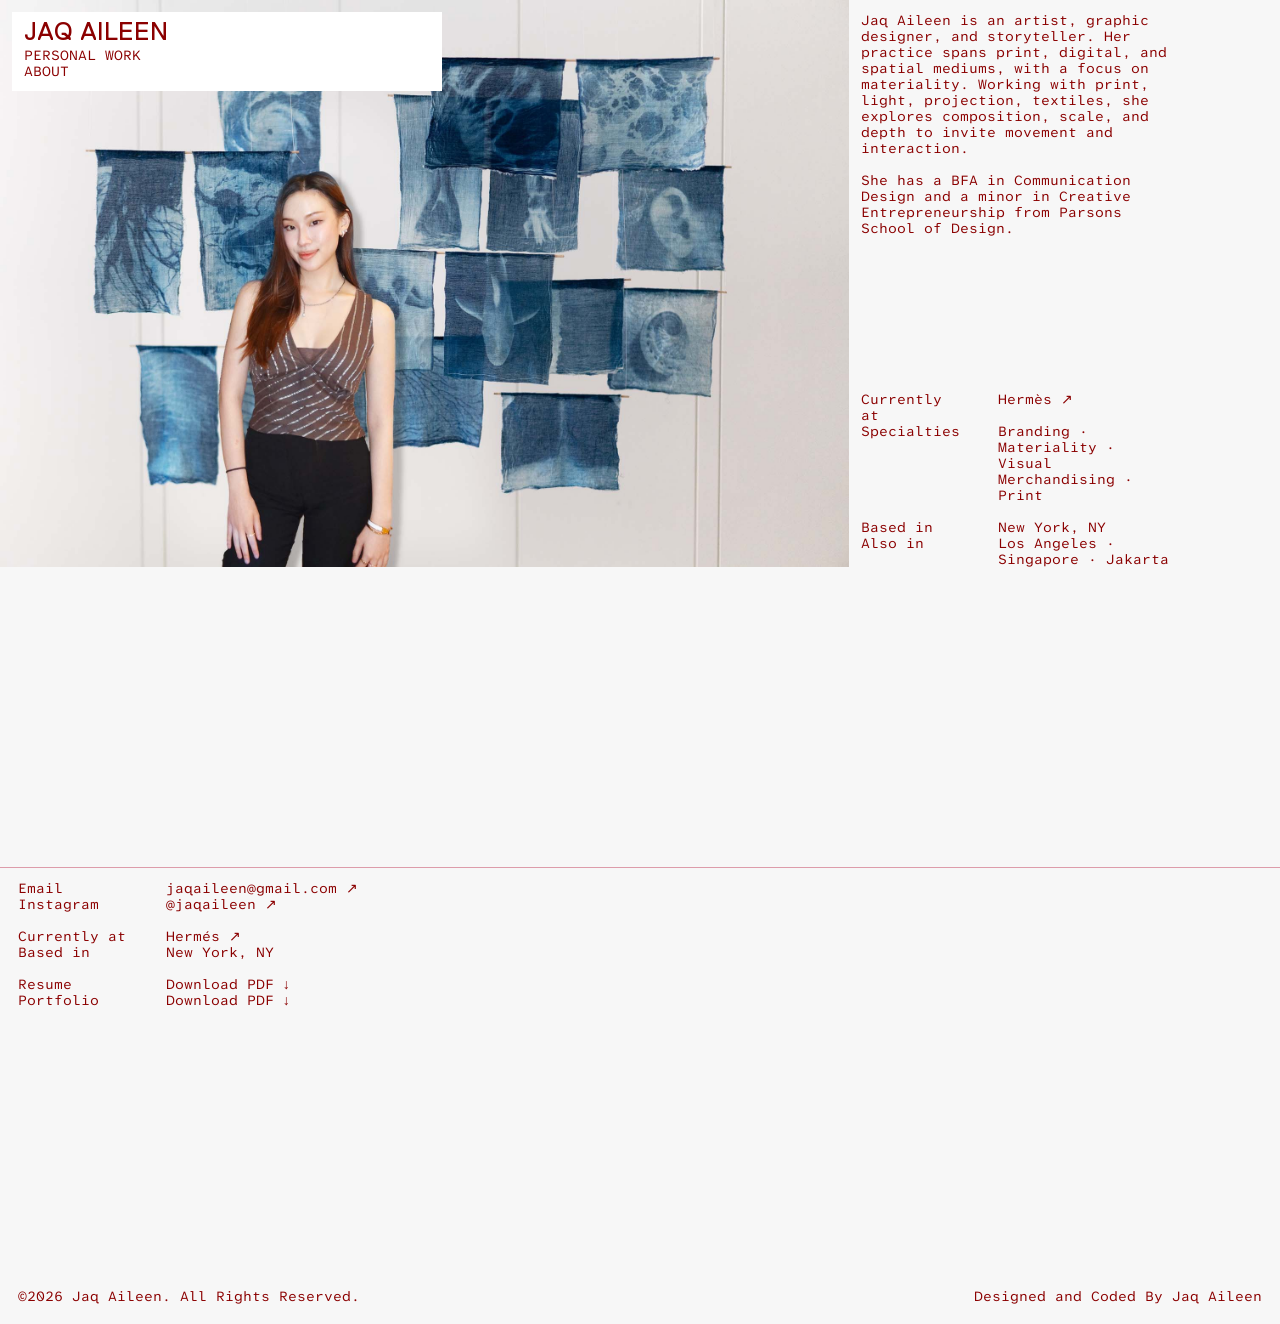
==== commit 85d110cb: "hopefully final" ====
--- a/about.html
+++ b/about.html
@@ -16,7 +16,7 @@
     <link rel="stylesheet" href="./css/6ca730bbd51e96d1.css" data-precedence="next">
     <canvas id="cursor-trail-canvas"
         style="position:fixed; inset:0; width:100%; height:100%; pointer-events:none; z-index:9999;"></canvas>
-    <link rel="icon" type="image/png" sizes="64x64" href="./images/favicon-64.png">
+    <link rel="icon" type="image/x-icon" href="./images/favicon.ico"><link rel="icon" type="image/png" sizes="64x64" href="./images/favicon-64.png">
     <title>ABOUT — JAQ AILEEN</title>
     <style>
         .about-grid {
@@ -201,41 +201,42 @@
                 <div class="FooterLayout-module-scss-module__Xbw8wq__inner">
                     <div class="HomeLanding-module-scss-module__LwAsna__introduction">
                         <div class="with-fancy">
+                        <div class="SanityContentLabelLink-module-scss-module__25iyra__container">
+                            <div>Email</div><span class="sanity-link__container"><a href="mailto:jaqaileen@gmail.com"
+                                    target="_blank" rel="noopener noreferrer"
+                                    class="common-link sanity-link"><span>jaqaileen@gmail.com ↗</span></a></span>
+                        </div>
+                        <div class="SanityContentLabelLink-module-scss-module__25iyra__container">
+                            <div>Instagram</div><span class="sanity-link__container"><a
+                                    href="https://instagram.com/jaqaileen" target="_blank" rel="noopener noreferrer"
+                                    class="common-link sanity-link"><span>@jaqaileen ↗</span></a></span>
+                        </div>
+                        <br>
+                        <div class="SanityContentLabelLink-module-scss-module__25iyra__container">
+                            <div>Currently at</div><span class="sanity-link__container"><a
+                                    href="https://www.hermes.com/" target="_blank" rel="noopener noreferrer"
+                                    class="common-link sanity-link"><span>Hermés ↗</span></a></span>
                             <div class="SanityContentLabelLink-module-scss-module__25iyra__container">
-                                <div>Email</div><span class="sanity-link__container"><a href="mailto:jaqaileen@gmail.com"
-                                        target="_blank" rel="noopener noreferrer"
-                                        class="common-link sanity-link"><span>jaqaileen@gmail.com ↗</span></a></span>
+                                <div>Based in</div><span class="sanity-link__container">
+                                        <span>New York, NY</span></span>
                             </div>
+                        </div>
+                        <br>
+                        <div class="SanityContentLabelLink-module-scss-module__25iyra__container">
+                            <div>Resume</div><span class="sanity-link__container"><a
+                                    href="https://drive.google.com/file/d/1ya3OC19x_PwuAj-bFJgJHpPRDWH4dYBb/view?usp=sharing" target="_blank" rel="noopener noreferrer"
+                                    class="common-link sanity-link"><span>Download PDF ↓</span></a></span>
                             <div class="SanityContentLabelLink-module-scss-module__25iyra__container">
-                                <div>Instagram</div><span class="sanity-link__container"><a
-                                        href="https://instagram.com/jaqaileen" target="_blank" rel="noopener noreferrer"
-                                        class="common-link sanity-link"><span>@jaqaileen ↗</span></a></span>
-                            </div>
-                            <br>
-                            <div class="SanityContentLabelLink-module-scss-module__25iyra__container">
-                                <div>Currently at</div><span class="sanity-link__container"><a
-                                        href="https://instagram.com/jaqaileen" target="_blank" rel="noopener noreferrer"
-                                        class="common-link sanity-link"><span>Hermès ↗</span></a></span>
-                            </div>
-                            <div class="SanityContentLabelLink-module-scss-module__25iyra__container">
-                                <div>Based in</div><span class="sanity-link__container"><a rel="noopener noreferrer"
-                                        class="common-link sanity-link"><span>New York, NY</span></a></span>
-                            </div>
-                            <br>
-                            <div class="SanityContentLabelLink-module-scss-module__25iyra__container">
-                                <div>Resume</div><span class="sanity-link__container"><a
-                                        href="https://instagram.com/jaqaileen" target="_blank" rel="noopener noreferrer"
+                                <div>Portfolio</div><span class="sanity-link__container"><a
+                                    href="https://drive.google.com/file/d/1hz1YxYMskYCpdWGfzgW8lb4rhc9WRYNX/view?usp=sharing" target="_blank" rel="noopener noreferrer"
                                         class="common-link sanity-link"><span>Download PDF ↓</span></a></span>
                             </div>
-                            <div class="SanityContentLabelLink-module-scss-module__25iyra__container">
-                                <div>Portfolio</div><span class="sanity-link__container"><a rel="noopener noreferrer"
-                                        class="common-link sanity-link"><span>Download PDF ↓</span></a></span>
-                            </div>
                         </div>
                     </div>
                 </div>
             </div>
-            <div class="FooterLayout-module-scss-module__Xbw8wq__bottom">
+        </div>
+        <div class="FooterLayout-module-scss-module__Xbw8wq__bottom">
                 <div class="FooterLayout-module-scss-module__Xbw8wq__copyright2">©2026 Jaq Aileen. All Rights
                     Reserved.</div>
                 <div class="FooterLayout-module-scss-module__Xbw8wq__credits"><a target="_blank"
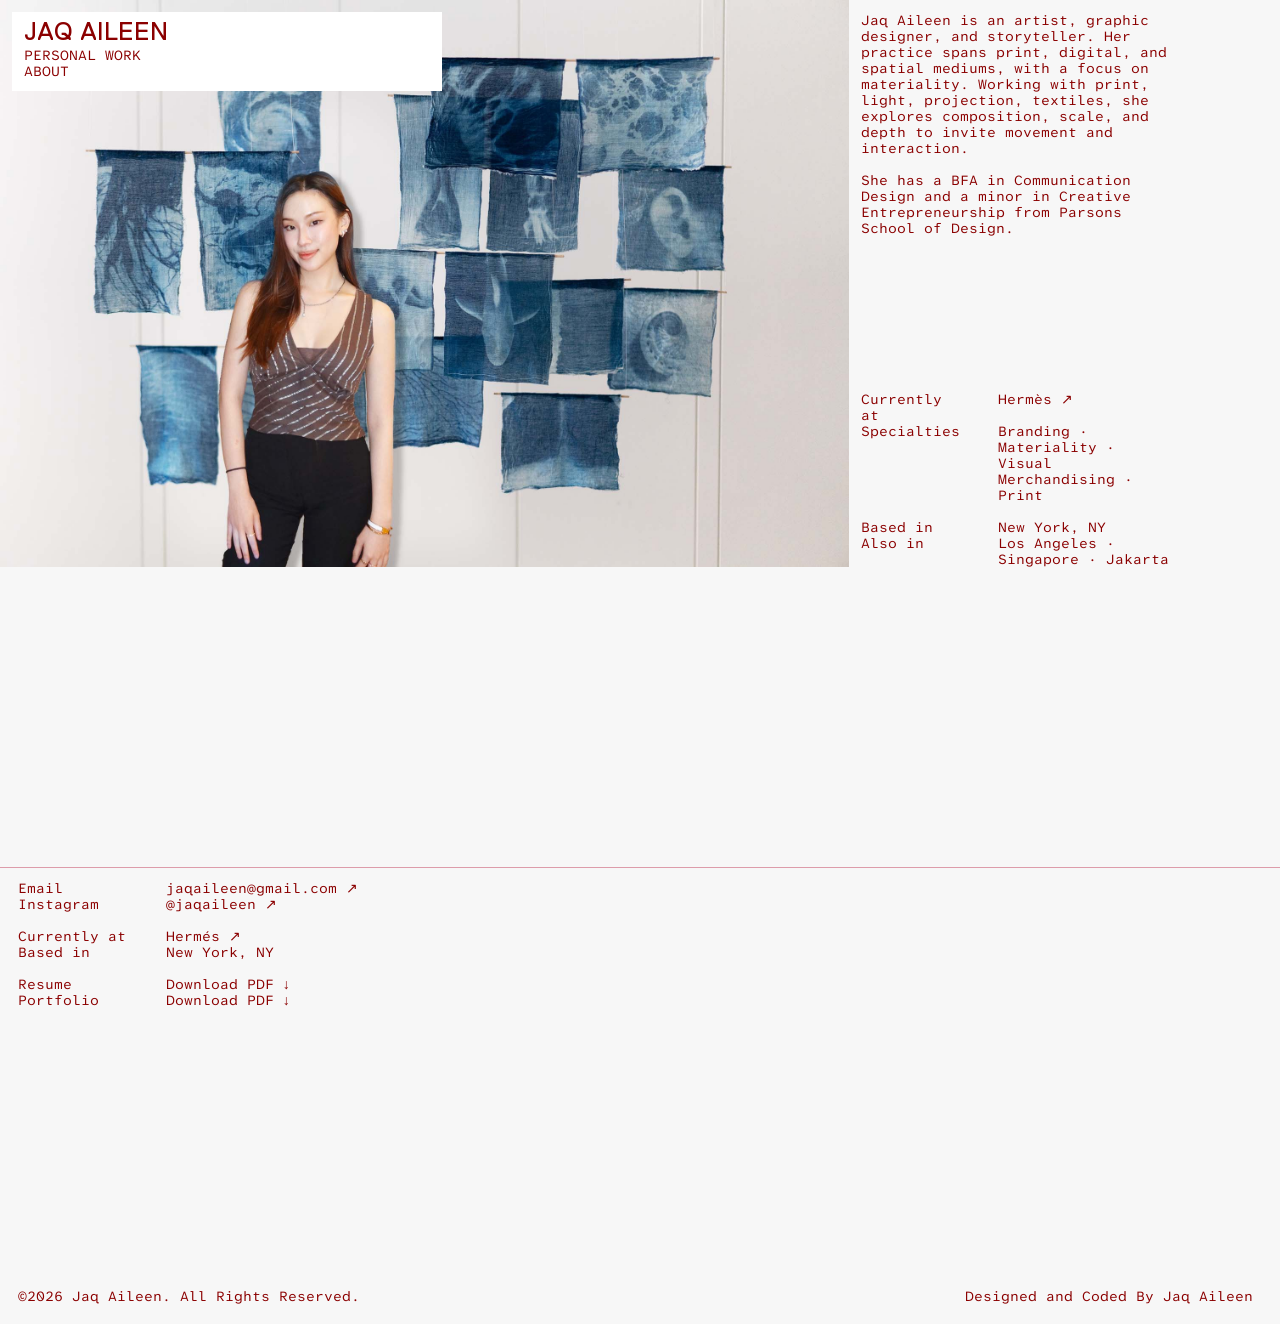
==== commit 524ff228: "footers" ====
--- a/about.html
+++ b/about.html
@@ -16,7 +16,7 @@
     <link rel="stylesheet" href="./css/6ca730bbd51e96d1.css" data-precedence="next">
     <canvas id="cursor-trail-canvas"
         style="position:fixed; inset:0; width:100%; height:100%; pointer-events:none; z-index:9999;"></canvas>
-    <link rel="icon" type="image/x-icon" href="./images/favicon.ico"><link rel="icon" type="image/png" sizes="64x64" href="./images/favicon-64.png">
+    <link rel="icon" type="image/x-icon" href="./images/pomegranate.png"><link rel="icon" type="image/png" sizes="64x64" href="./images/favicon-64.png">
     <title>ABOUT — JAQ AILEEN</title>
     <style>
         .about-grid {
@@ -117,39 +117,39 @@
                             class="common-link HeaderLayout-module-scss-module__x_kloq__link"
                             href="./bodiesofwater1.html"><span>BODIES OF WATER (1/2)
                                 <br>Installation, 2026<div class="HeaderLayout-module-scss-module__x_kloq__thumbnail">
-                                    <img src="./images/install-detail-h.jpg" alt="" width="1601" height="2400"
+                                    <img src="./images/install-detail-h.jpg" alt="Close-up of overlapping cyanotype fabric panels showing abstract body and water imagery in deep blue tones" width="1601" height="2400"
                                         class="CommonImage-module-scss-module__qaK7rG__image" style="aspect-ratio:1">
                                 </div></span></a><a class="common-link HeaderLayout-module-scss-module__x_kloq__link"
                             href="./bodiesofwater2.html"><span>BODIES OF WATER (2/2)<br>Artist Book, 2026<div
                                     class="HeaderLayout-module-scss-module__x_kloq__thumbnail"><img
-                                        src="./images/cubes-cover.jpg" alt="" width="1601" height="2400"
+                                        src="./images/cubes-cover1.jpg" alt="" width="1601" height="2400"
                                         class="CommonImage-module-scss-module__qaK7rG__image" style="aspect-ratio:1">
                                 </div></span></a><a class="common-link HeaderLayout-module-scss-module__x_kloq__link"
                             href="./theweaving.html"><span>THE WEAVING <br> Card Game, 2025
                                 <div class="HeaderLayout-module-scss-module__x_kloq__thumbnail"><img
-                                        src="./images/theweaving-cover.jpg" alt="" width="1601" height="2400"
+                                        src="./images/theweaving-cover.jpg" alt="Hands holding open a woven rattan box revealing numbered card category dividers and The Weaving title card" width="1601" height="2400"
                                         class="CommonImage-module-scss-module__qaK7RG__image" style="aspect-ratio:1">
                                 </div>
                             </span></a><a class="common-link HeaderLayout-module-scss-module__x_kloq__link"
                             href="./theshapeof.html"><span>THE SHAPE OF WATER <br> Artist Book, 2025<div
                                     class="HeaderLayout-module-scss-module__x_kloq__thumbnail"><img
-                                        src="./images/shapeof-cover.jpg" alt="" width="1601" height="2400"
+                                        src="./images/shapeof-cover1.jpg" alt="The Shape of Water artist book front cover with purple marbled resin and script title lettering" width="1601" height="2400"
                                         class="CommonImage-module-scss-module__qaK7rG__image" style="aspect-ratio:1">
                                 </div></span></a><a class="common-link HeaderLayout-module-scss-module__x_kloq__link"
                             href="./bumi1.html"><span>BUMI (1/2)
                                 <br>Branding Guideline, 2025<div
                                     class="HeaderLayout-module-scss-module__x_kloq__thumbnail"><img
-                                        src="./images/bumi-logo.jpg" alt="" width="1601" height="2400"
+                                        src="./images/bumi-logo.jpg" alt="BUMI Museum wordmark with letters filled with mineral textures: gold paint, teal water, pink crystals, and white quartz" width="1601" height="2400"
                                         class="CommonImage-module-scss-module__qaK7rG__image" style="aspect-ratio:1">
                                 </div></span></a><a class="common-link HeaderLayout-module-scss-module__x_kloq__link"
                             href="./bumi2.html"><span>BUMI (2/2)<br>Web Design, 2025<div
                                     class="HeaderLayout-module-scss-module__x_kloq__thumbnail"><img
-                                        src="./images/bumi-home.jpg" alt="" width="1601" height="2400"
+                                        src="./images/bumi-home.jpg" alt="BUMI Museum website homepage showing 'Under The Surface' headline with geological imagery" width="1601" height="2400"
                                         class="CommonImage-module-scss-module__qaK7rG__image" style="aspect-ratio:1">
                                 </div></span></a><a class="common-link HeaderLayout-module-scss-module__x_kloq__link"
                             href="./alacart.html"><span>A LA CART<br>Artist Book, 2024
                                 <div class="HeaderLayout-module-scss-module__x_kloq__thumbnail"><img
-                                        src="./images/alacart-cover.jpg" alt="" width="1601" height="2400"
+                                        src="./images/alacart-detail2.jpg" alt="Front and back covers of the A La Cart spiral-bound book showing duotone photo collages of NYC street food carts" width="1601" height="2400"
                                         class="CommonImage-module-scss-module__qaK7rG__image" style="aspect-ratio:1">
                                 </div>
                             </span></a><a class="common-link HeaderLayout-module-scss-module__x_kloq__more"
@@ -165,7 +165,7 @@
         <main>
             <div class="about-grid">
                 <div class="about-hero">
-                    <img src="./images/artist-picture.jpg" alt="Jaq Aileen" width="2400" height="1601">
+                    <img src="./images/artist-picture.jpg" alt="Jaq Aileen standing in front of her cyanotype fabric panel installation on a white wall" width="2400" height="1601">
                 </div>
                 <div class="about-side">
                     <div class="about-bio">
@@ -195,53 +195,54 @@
             </div>
 
         </main>
-
         <footer class="FooterLayout-module-scss-module__Xbw8wq__container">
             <div class="FooterLayout-module-scss-module__Xbw8wq__decorator">
                 <div class="FooterLayout-module-scss-module__Xbw8wq__inner">
                     <div class="HomeLanding-module-scss-module__LwAsna__introduction">
                         <div class="with-fancy">
-                        <div class="SanityContentLabelLink-module-scss-module__25iyra__container">
-                            <div>Email</div><span class="sanity-link__container"><a href="mailto:jaqaileen@gmail.com"
-                                    target="_blank" rel="noopener noreferrer"
-                                    class="common-link sanity-link"><span>jaqaileen@gmail.com ↗</span></a></span>
-                        </div>
-                        <div class="SanityContentLabelLink-module-scss-module__25iyra__container">
-                            <div>Instagram</div><span class="sanity-link__container"><a
-                                    href="https://instagram.com/jaqaileen" target="_blank" rel="noopener noreferrer"
-                                    class="common-link sanity-link"><span>@jaqaileen ↗</span></a></span>
-                        </div>
-                        <br>
-                        <div class="SanityContentLabelLink-module-scss-module__25iyra__container">
-                            <div>Currently at</div><span class="sanity-link__container"><a
-                                    href="https://www.hermes.com/" target="_blank" rel="noopener noreferrer"
-                                    class="common-link sanity-link"><span>Hermés ↗</span></a></span>
-                            <div class="SanityContentLabelLink-module-scss-module__25iyra__container">
-                                <div>Based in</div><span class="sanity-link__container">
-                                        <span>New York, NY</span></span>
-                            </div>
-                        </div>
-                        <br>
-                        <div class="SanityContentLabelLink-module-scss-module__25iyra__container">
-                            <div>Resume</div><span class="sanity-link__container"><a
-                                    href="https://drive.google.com/file/d/1ya3OC19x_PwuAj-bFJgJHpPRDWH4dYBb/view?usp=sharing" target="_blank" rel="noopener noreferrer"
-                                    class="common-link sanity-link"><span>Download PDF ↓</span></a></span>
-                            <div class="SanityContentLabelLink-module-scss-module__25iyra__container">
-                                <div>Portfolio</div><span class="sanity-link__container"><a
-                                    href="https://drive.google.com/file/d/1hz1YxYMskYCpdWGfzgW8lb4rhc9WRYNX/view?usp=sharing" target="_blank" rel="noopener noreferrer"
+                            <div class="SanityContentLabelLink-module-scss-module__25iyra__container">
+                                <div>Email</div><span class="sanity-link__container"><a href="mailto:sjaqaileen@gmail.com"
+                                        target="_blank" rel="noopener noreferrer"
+                                        class="common-link sanity-link"><span>jaqaileen@gmail.com
+                                            ↗</span></a></span>
+                            </div>
+                            <div class="SanityContentLabelLink-module-scss-module__25iyra__container">
+                                <div>Instagram</div><span class="sanity-link__container"><a
+                                        href="https://instagram.com/jaqaileen" target="_blank" rel="noopener noreferrer"
+                                        class="common-link sanity-link"><span>@jaqaileen
+                                            ↗</span></a></span>
+                            </div>
+                            <br>
+                            <div class="SanityContentLabelLink-module-scss-module__25iyra__container">
+                                <div>Currently at</div><span class="sanity-link__container"><a
+                                        href="https://instagram.com/jaqaileen" target="_blank" rel="noopener noreferrer"
+                                        class="common-link sanity-link"><span>Hermés
+                                            ↗</span></a></span>
+                            </div>
+                            <div class="SanityContentLabelLink-module-scss-module__25iyra__container">
+                                <div>Based in</div> New York, NY</span></a></span>
+                            </div>
+                            <br>
+                            <div class="SanityContentLabelLink-module-scss-module__25iyra__container">
+                                <div>Resume</div><span class="sanity-link__container"><a
+                                        href="https://instagram.com/jaqaileen" target="_blank" rel="noopener noreferrer"
                                         class="common-link sanity-link"><span>Download PDF ↓</span></a></span>
+                                <div class="SanityContentLabelLink-module-scss-module__25iyra__container">
+                                    <div>Portfolio</div><span class="sanity-link__container"><a rel="noopener noreferrer"
+                                            class="common-link sanity-link"><span>Download PDF
+                                                ↓</span></a></span>
+                                </div>
                             </div>
                         </div>
                     </div>
                 </div>
             </div>
-        </div>
-        <div class="FooterLayout-module-scss-module__Xbw8wq__bottom">
-                <div class="FooterLayout-module-scss-module__Xbw8wq__copyright2">©2026 Jaq Aileen. All Rights
-                    Reserved.</div>
-                <div class="FooterLayout-module-scss-module__Xbw8wq__credits"><a target="_blank"
-                        rel="noopener noreferrer" class="common-link"><span>Designed and Coded By
-                            Jaq Aileen</span></a>
+            <div class="FooterLayout-module-scss-module__Xbw8wq__bottom">
+                <div class="FooterLayout-module-scss-module__Xbw8wq__copyright2">©<!-- -->2026<!-- --> Jaq Aileen.
+                    All Rights Reserved.</div>
+                <div class="FooterLayout-module-scss-module__Xbw8wq__credits"><a target="_blank" rel="noopener noreferrer"
+                        class="common-link"><span>Designed and Coded By
+                            Jaq Aileen</span></a> 
                 </div>
             </div>
         </footer>
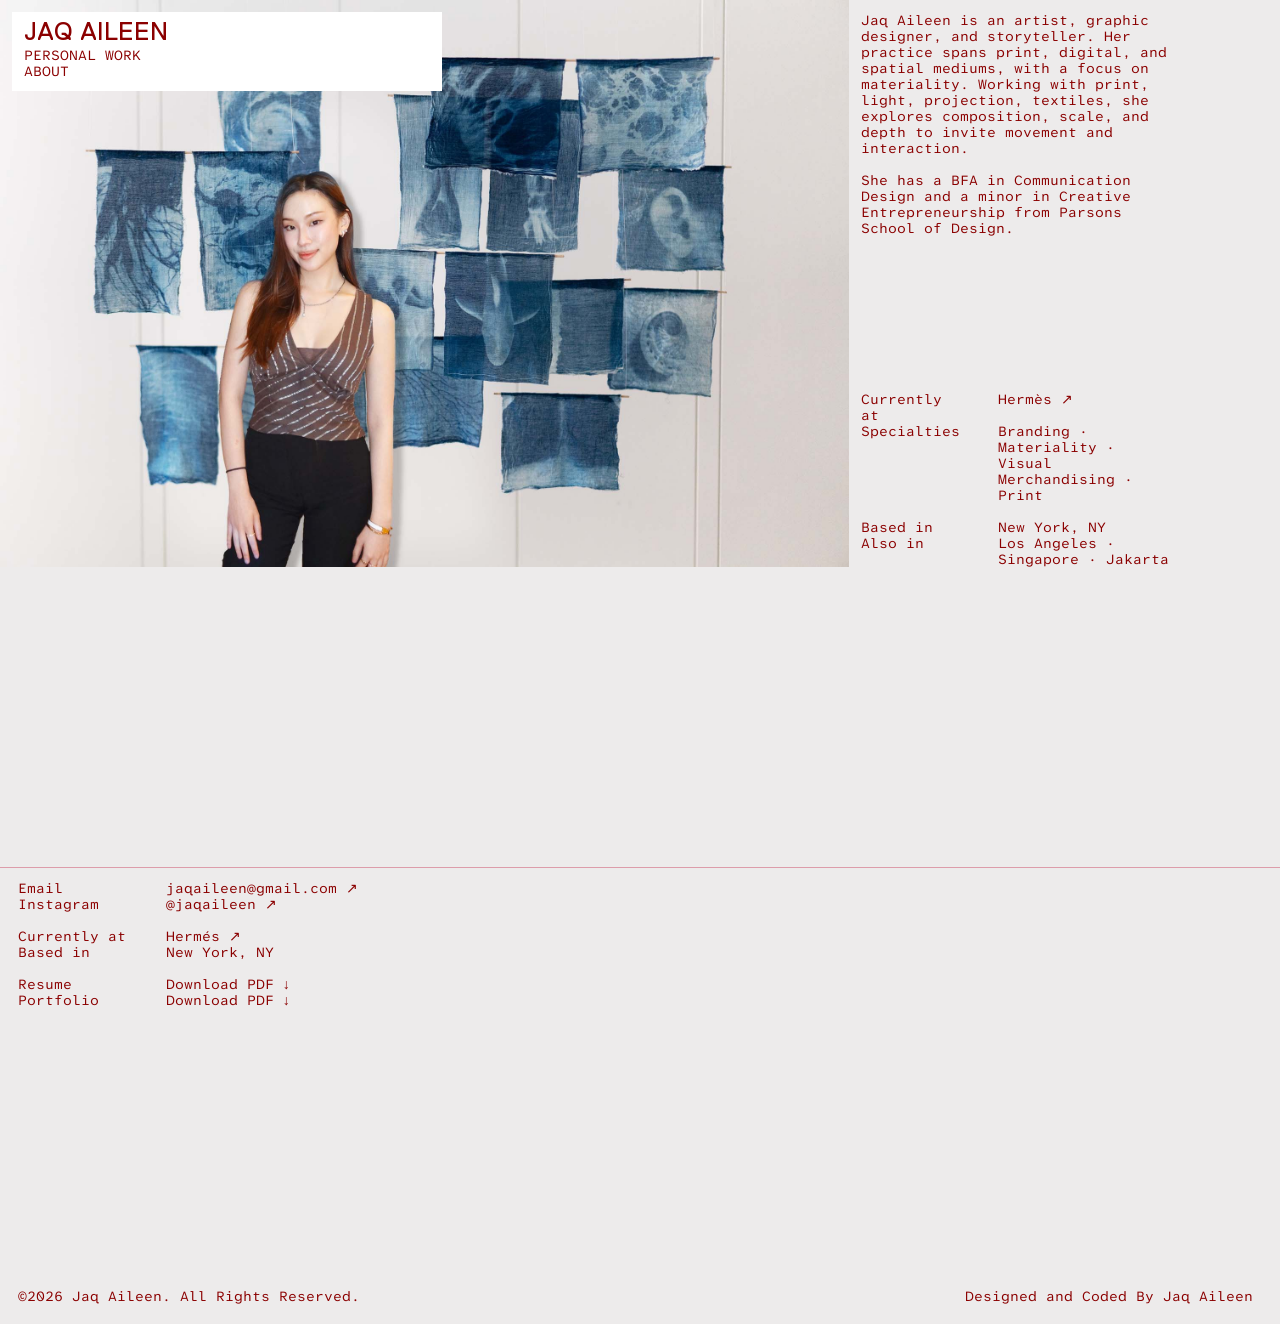
==== commit 6db7d61b: "footer2" ====
--- a/about.html
+++ b/about.html
@@ -215,7 +215,7 @@
                             <br>
                             <div class="SanityContentLabelLink-module-scss-module__25iyra__container">
                                 <div>Currently at</div><span class="sanity-link__container"><a
-                                        href="https://instagram.com/jaqaileen" target="_blank" rel="noopener noreferrer"
+                                        href="https://www.hermes.com/" target="_blank" rel="noopener noreferrer"
                                         class="common-link sanity-link"><span>Hermés
                                             ↗</span></a></span>
                             </div>
@@ -225,13 +225,15 @@
                             <br>
                             <div class="SanityContentLabelLink-module-scss-module__25iyra__container">
                                 <div>Resume</div><span class="sanity-link__container"><a
-                                        href="https://instagram.com/jaqaileen" target="_blank" rel="noopener noreferrer"
+                                        href="https://drive.google.com/file/d/1ya3OC19x_PwuAj-bFJgJHpPRDWH4dYBb/view?usp=drive_link"
+                                        target="_blank" rel="noopener noreferrer"
                                         class="common-link sanity-link"><span>Download PDF ↓</span></a></span>
-                                <div class="SanityContentLabelLink-module-scss-module__25iyra__container">
-                                    <div>Portfolio</div><span class="sanity-link__container"><a rel="noopener noreferrer"
-                                            class="common-link sanity-link"><span>Download PDF
-                                                ↓</span></a></span>
-                                </div>
+                            </div>
+                            <div class="SanityContentLabelLink-module-scss-module__25iyra__container">
+                                <div>Portfolio</div><span class="sanity-link__container"><a
+                                        href="https://drive.google.com/file/d/1hz1YxYMskYCpdWGfzgW8lb4rhc9WRYNX/view?usp=drive_link"
+                                        target="_blank" rel="noopener noreferrer"
+                                        class="common-link sanity-link"><span>Download PDF ↓</span></a></span>
                             </div>
                         </div>
                     </div>
--- a/css/0f7dc2a64ae3cc79.css
+++ b/css/0f7dc2a64ae3cc79.css
@@ -100,7 +100,7 @@
     --pink: #DD9CAA;
     --black: #8B0000;
     --white: #fff;
-    --off-white: #f7f7f7;
+    --off-white: #edebeb;
     --light-grey: #DD9CAA;
     --foreground: var(--black);
     --background: var(--off-white);
